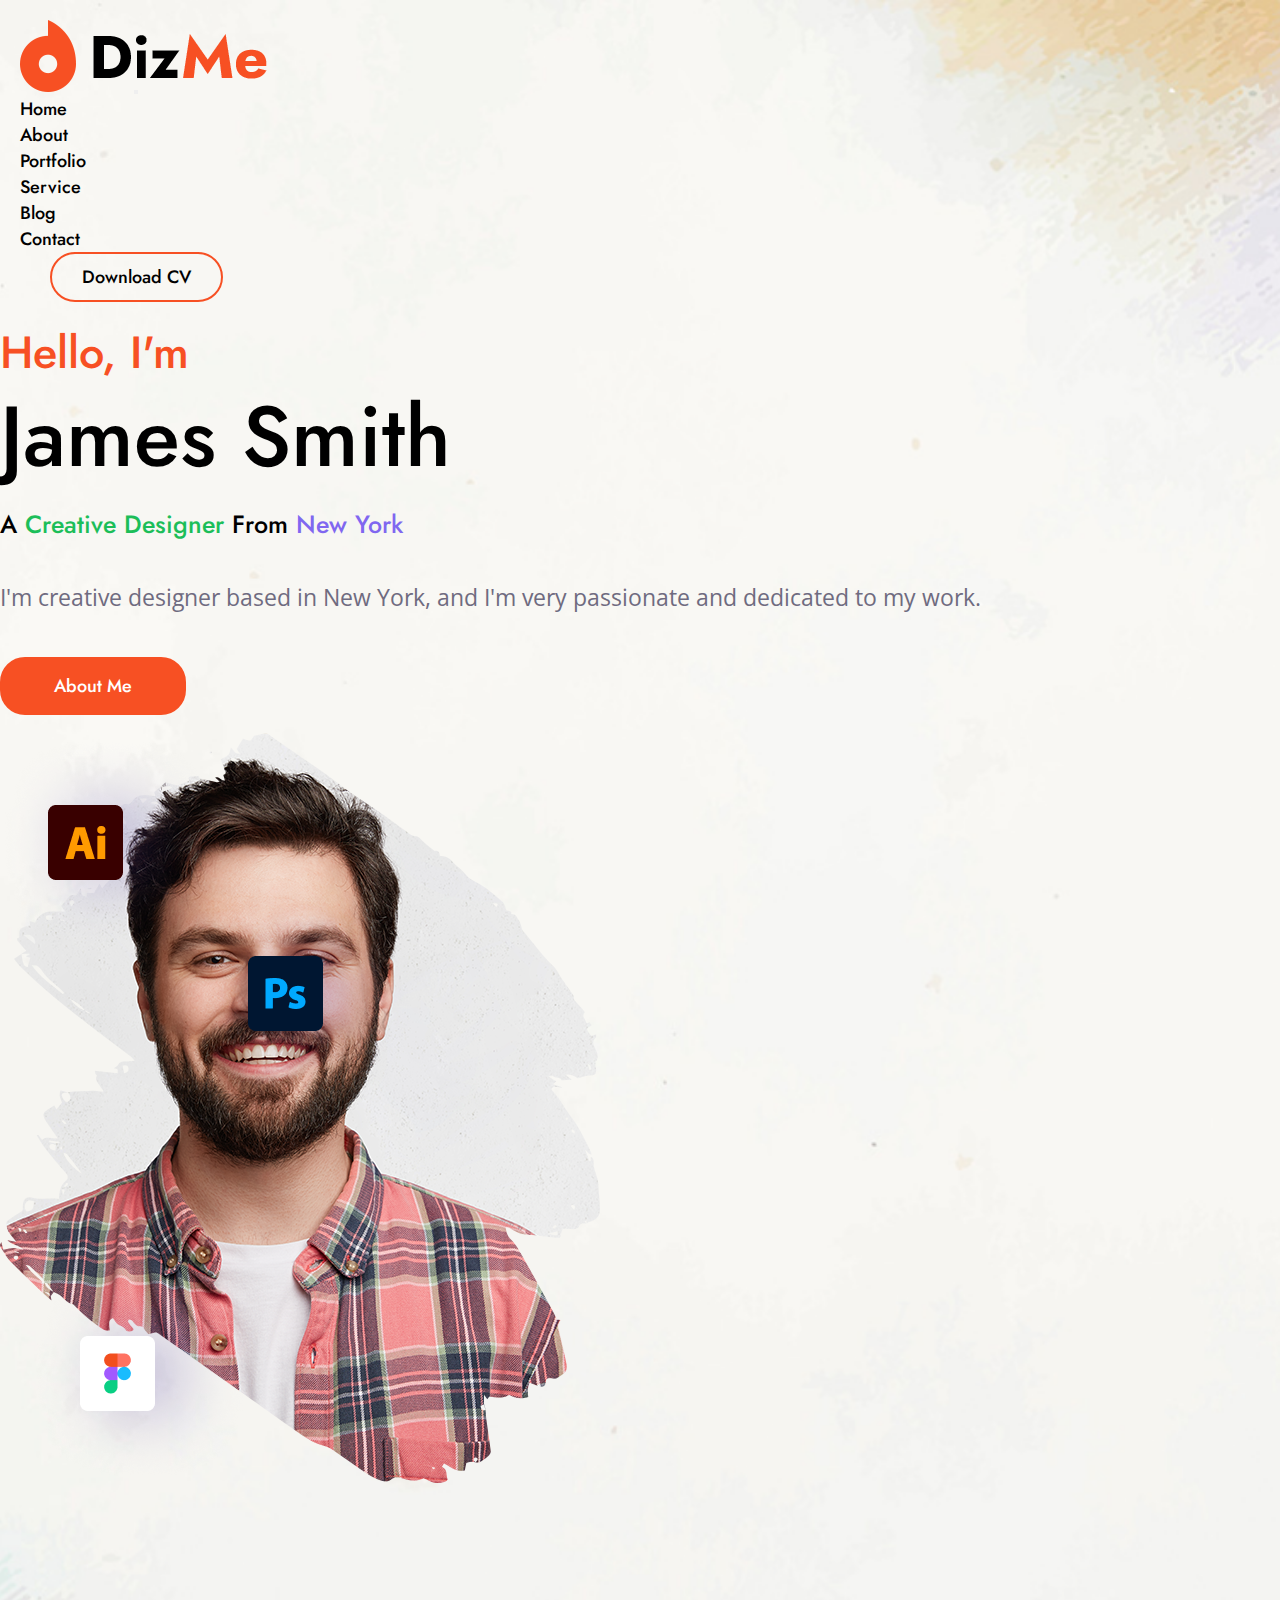
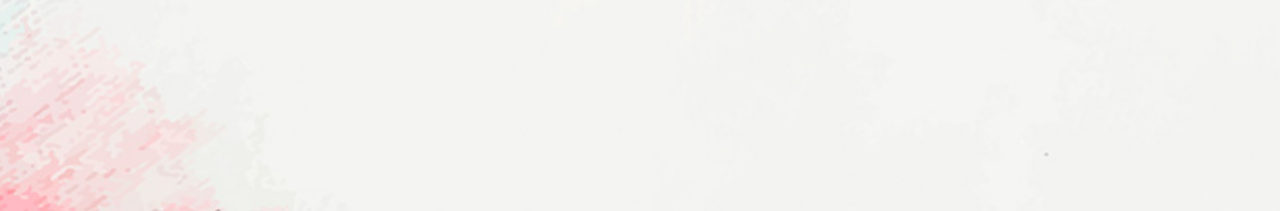
==== dizme.html @ 8d692e70 "Real" ====
<!DOCTYPE html>
<html lang="en">

<head>
    <meta charset="UTF-8">
    <meta http-equiv="X-UA-Compatible" content="IE=edge">
    <meta name="viewport" content="width=device-width, initial-scale=1.0">
    <title>dizme</title>
    <!-- Fontawesome CDN start -->
    <link rel="stylesheet" href="https://cdnjs.cloudflare.com/ajax/libs/font-awesome/6.4.0/css/all.min.css"
        integrity="sha512-iecdLmaskl7CVkqkXNQ/ZH/XLlvWZOJyj7Yy7tcenmpD1ypASozpmT/E0iPtmFIB46ZmdtAc9eNBvH0H/ZpiBw=="
        crossorigin="anonymous" referrerpolicy="no-referrer" />
    <!-- Fontawesome CDN end -->
    <!-- Jost font start -->
    <link rel="preconnect" href="https://fonts.googleapis.com">
    <link rel="preconnect" href="https://fonts.gstatic.com" crossorigin>
    <link href="https://fonts.googleapis.com/css2?family=Jost:wght@100;200;300;400;500;600;700;800;900&display=swap"
        rel="stylesheet">
    <!-- Jost font end -->
    <!-- Open sens font start -->
    <link rel="preconnect" href="https://fonts.googleapis.com">
    <link rel="preconnect" href="https://fonts.gstatic.com" crossorigin>
    <link href="https://fonts.googleapis.com/css2?family=Open+Sans:wght@300;400;500;600;700;800&display=swap"
        rel="stylesheet">
    <!-- Open sens font end -->
    <!-- Bootstrap CSS CDN file start -->
    <link href="https://cdn.jsdelivr.net/npm/bootstrap@5.3.0-alpha2/dist/css/bootstrap.min.css" rel="stylesheet"
        integrity="sha384-aFq/bzH65dt+w6FI2ooMVUpc+21e0SRygnTpmBvdBgSdnuTN7QbdgL+OapgHtvPp" crossorigin="anonymous">
    <!-- Bootstrap CSS CDN file end -->
    <!-- Dizme CSS start -->
    <link rel="stylesheet" href="css/dizme.css">
    <!-- Dizme CSS end -->
</head>

<body>
    <!-- Nav bar start -->
    <nav class="navbar navbar-expand-lg py-0 main_manu">
        <div class="container px-0">
            <a class="navbar-brand manu_logo" class="img-fluid w-100" href="#">
                <img src="images/dizme/logo.png" alt="logo">
            </a>
            <button class="navbar-toggler" type="button" data-bs-toggle="collapse"
                data-bs-target="#navbarSupportedContent" aria-controls="navbarSupportedContent" aria-expanded="false"
                aria-label="Toggle navigation">
                <span class="navbar-toggler-icon"></span>
            </button>
            <div class="collapse navbar-collapse" id="navbarSupportedContent">
                <ul class="navbar-nav ms-auto mb-2 mb-lg-0">
                    <li class="nav-item">
                        <a class="nav-link active" aria-current="page" href="#">Home</a>
                    </li>
                    <li class="nav-item">
                        <a class="nav-link active" aria-current="page" href="#">About</a>
                    </li>
                    <li class="nav-item">
                        <a class="nav-link active" aria-current="page" href="#">Portfolio</a>
                    </li>
                    <li class="nav-item">
                        <a class="nav-link active" aria-current="page" href="#">Service</a>
                    </li>
                    <li class="nav-item">
                        <a class="nav-link active" aria-current="page" href="#">Blog</a>
                    </li>
                    <li class="nav-item">
                        <a class="nav-link active" aria-current="page" href="#">Contact</a>
                    </li>
                </ul>
                <div class="manu_btn">
                    <a href="#">Download CV</a>
                </div>
            </div>
        </div>
    </nav>
    <!-- Nav bar end -->
    <!-- Banner part start -->
    <section id="banner" style="background: url(images/dizme/banner.png) no-repeat center; background-size: cover;">
        <div class="container">
            <div class="row">
                <div class="col-lg-6">
                    <div class="banner_info">
                        <h2>Hello, I'm</h2>
                        <h1>James Smith</h1>
                        <h3>A <span>Creative Designer</span> From <span id="spn1">New York</span></h3>
                        <p>I'm creative designer based in New York, and I'm very passionate and dedicated to my work.
                        </p>
                        <div class="banner_btn">
                            <a href="#">About Me</a>
                        </div>
                        <div id="links">
                            <a href="#"><i class="fab fa-facebook-f"></i></a>
                            <a href="#"><i class="fab fa-twitter"></i></a>
                            <a href="#"><i class="fab fa-linkedin-in"></i></a>
                            <a href="#"><i class="fab fa-behance"></i></a>
                        </div>
                    </div>
                </div>
                <div class="col-lg-6">
                    <div class="banner_img">
                        <img src="images/dizme/banner-pic.png" class="img-fluid" alt="banner-pic">
                        <div class="banner_icon_1" class="img-fluid">
                            <img src="images/dizme/banner-icon-1.png" alt="icon">
                        </div>
                        <div class="banner_icon_2" class="img-fluid">
                            <img src="images/dizme/banner-icon-2.png" alt="icon">
                        </div>
                        <div class="banner_icon_3" class="img-fluid">
                            <img src="images/dizme/banner-icon-3.png" alt="icon">
                        </div>
                    </div>
                </div>
            </div>
        </div>
    </section>
    <!-- Banner part end -->

    <!-- Bootstrap JS CDN file start -->
    <script src="https://cdn.jsdelivr.net/npm/bootstrap@5.3.0-alpha2/dist/js/bootstrap.bundle.min.js"
        integrity="sha384-qKXV1j0HvMUeCBQ+QVp7JcfGl760yU08IQ+GpUo5hlbpg51QRiuqHAJz8+BrxE/N" crossorigin="anonymous">
    </script>
    <!-- Bootstrap JS CDN file end -->
    <!-- Dizme JS file start -->
    <script src="js/dizme.js"></script>
    <!-- Dizme JS file end -->
</body>

</html>
---- css/dizme.css ----
/* CSS variables part start */
:root {
    --jost_font: 'Jost', sans-serif;
    --open_sens_font: 'Open Sans', sans-serif;
    --red_color: #F75023;
    --green_color: #1CBE59;
    --purple_color: #8067F0;
    --white_color: #FFFFFF;
    --allh_black_color: #000000;
    --allp_black_color: #6F6B80;

}

/* CSS variables part end */
/* Common CSS part start */
* {
    padding: 0;
    margin: 0;
    outline: 0;
    box-sizing: border-box;
}

a {
    text-decoration: none;
    display: inline-block;
}

p,
a,
ul,
ol,
h1,
h2,
h3,
h4,
h5,
h6 {
    padding: 0;
    margin: 0;
}

ul,
ol,
li {
    list-style: none;
}
/* Common CSS part end */
/* Nav bar part start */
.main_manu{
    padding: 20px !important;
    position: absolute;
    top: 0;
    left: 0;
    width: 100%;
}
.main_manu ul{
    gap: 22px;
}
.main_manu ul li a{
    color: var(--allh_black_color);
    font-size: 18px;
    font-weight: 500;
    font-family: var(--jost_font);
}
.manu_logo{
    width: 110px;
}
.manu_btn a{
    color: var(--allh_black_color);
    font-size: 18px;
    font-weight: 500;
    font-family: var(--jost_font);
    padding: 10px 30px;
    border: 2px solid var(--red_color);
    border-radius: 25px;
    -webkit-border-radius: 25px;
    -moz-border-radius: 25px;
    -ms-border-radius: 25px;
    -o-border-radius: 25px;
    position: relative;
    margin-left: 30px;
    z-index: 2;
}
.manu_btn a::after{
    content: "";
    width: 100%;
    height: 0%;
    background: var(--red_color);
    border-radius: 25px;
    -webkit-border-radius: 25px;
    -moz-border-radius: 25px;
    -ms-border-radius: 25px;
    -o-border-radius: 25px;
    position: absolute;
    left: 0;
    bottom: 0;
    transition: all linear .2s;
    -webkit-transition: all linear .2s;
    -moz-transition: all linear .2s;
    -ms-transition: all linear .2s;
    -o-transition: all linear .2s;
    z-index: -1;
}
.manu_btn a:hover:after{
    height: 100%;
    z-index: -2;
}
.manu_btn a:hover{
    color: var(--white_color);
}
/* Nav bar part end */
/* Banner part start */
#banner{
    padding: 324px 0;
}
.banner_info{}
.banner_info h2{
    color: var(--red_color);
    font-size: 45px;
    line-height: 58px;
    font-weight: 500;
    font-family: var(--jost_font);
}
.banner_info h1{
    color: var(--allh_black_color);
    font-size: 85px;
    line-height: 110px;
    font-weight: 500;
    font-family: var(--jost_font);
}
.banner_info h3{
    color: var(--allh_black_color);
    font-size: 25px;
    line-height: 40px;
    font-weight: 500;
    font-family: var(--jost_font);
    margin: 12px 0 36px 0;
}
.banner_info h3 span{
    color: var(--green_color);
}
.banner_info h3 span#spn1{
    color: var(--purple_color);
}
.banner_info p{
    color: var(--allp_black_color);
    font-size: 23px;
    line-height: 34px;
    font-weight: 400;
    font-family: var(--open_sens_font);
}
.banner_info .banner_btn a{
    color: var(--white_color);
    font-size: 18px;
    font-weight: 500;
    font-family: var(--jost_font);
    padding: 14px 52px;
    border: 2px solid var(--red_color);
    border-radius: 25px;
    background: var(--red_color);
    margin-top: 43px;
}
.banner_info .banner_btn .links a{
    
}
.banner_img{
    width: 320px;
    position: relative;
}
.banner_icon_1{
    width: 50px;
    position: absolute;
    top: 0;
    left: 0;
    animation: anim_1 2s infinite alternate;
    -webkit-animation: anim_1 2s infinite alternate;
}
.banner_icon_2{
    width: 50px;
    position: absolute;
    top: 20%;
    right: 70px;
    animation: anim_1 2s infinite alternate;
    -webkit-animation: anim_1 2s infinite alternate;
}
.banner_icon_3{
    width: 50px;
    position: absolute;
    left: 10%;
    bottom: 0;
    animation: anim_1 2s infinite alternate;
    -webkit-animation: anim_1 2s infinite alternate;
}
@keyframes anim_1 {
    from{
        transform: translateY(0);
        -webkit-transform: translateY(0);
        -moz-transform: translateY(0);
        -ms-transform: translateY(0);
        -o-transform: translateY(0);
        }
    to{
        transform: translateY(30%);
        -webkit-transform: translateY(30%);
        -moz-transform: translateY(30%);
        -ms-transform: translateY(30%);
        -o-transform: translateY(30%);
}
}
/* @keyframes anim_2 {
    from{
        transform: translateY(10%);
        -webkit-transform: translateY(10%);
        -moz-transform: translateY(10%);
        -ms-transform: translateY(10%);
        -o-transform: translateY(10%);
}
    to{
        transform: translateY(40%);
        -webkit-transform: translateY(40%);
        -moz-transform: translateY(40%);
        -ms-transform: translateY(40%);
        -o-transform: translateY(40%);
}
}
@keyframes anim_3 {
    from{
        transform: translateY(0);
        -webkit-transform: translateY(0);
        -moz-transform: translateY(0);
        -ms-transform: translateY(0);
        -o-transform: translateY(0);
        }
    to{
        transform: translateY(30%);
        -webkit-transform: translateY(30%);
        -moz-transform: translateY(30%);
        -ms-transform: translateY(30%);
        -o-transform: translateY(30%);
}
} */
/* Banner part end */
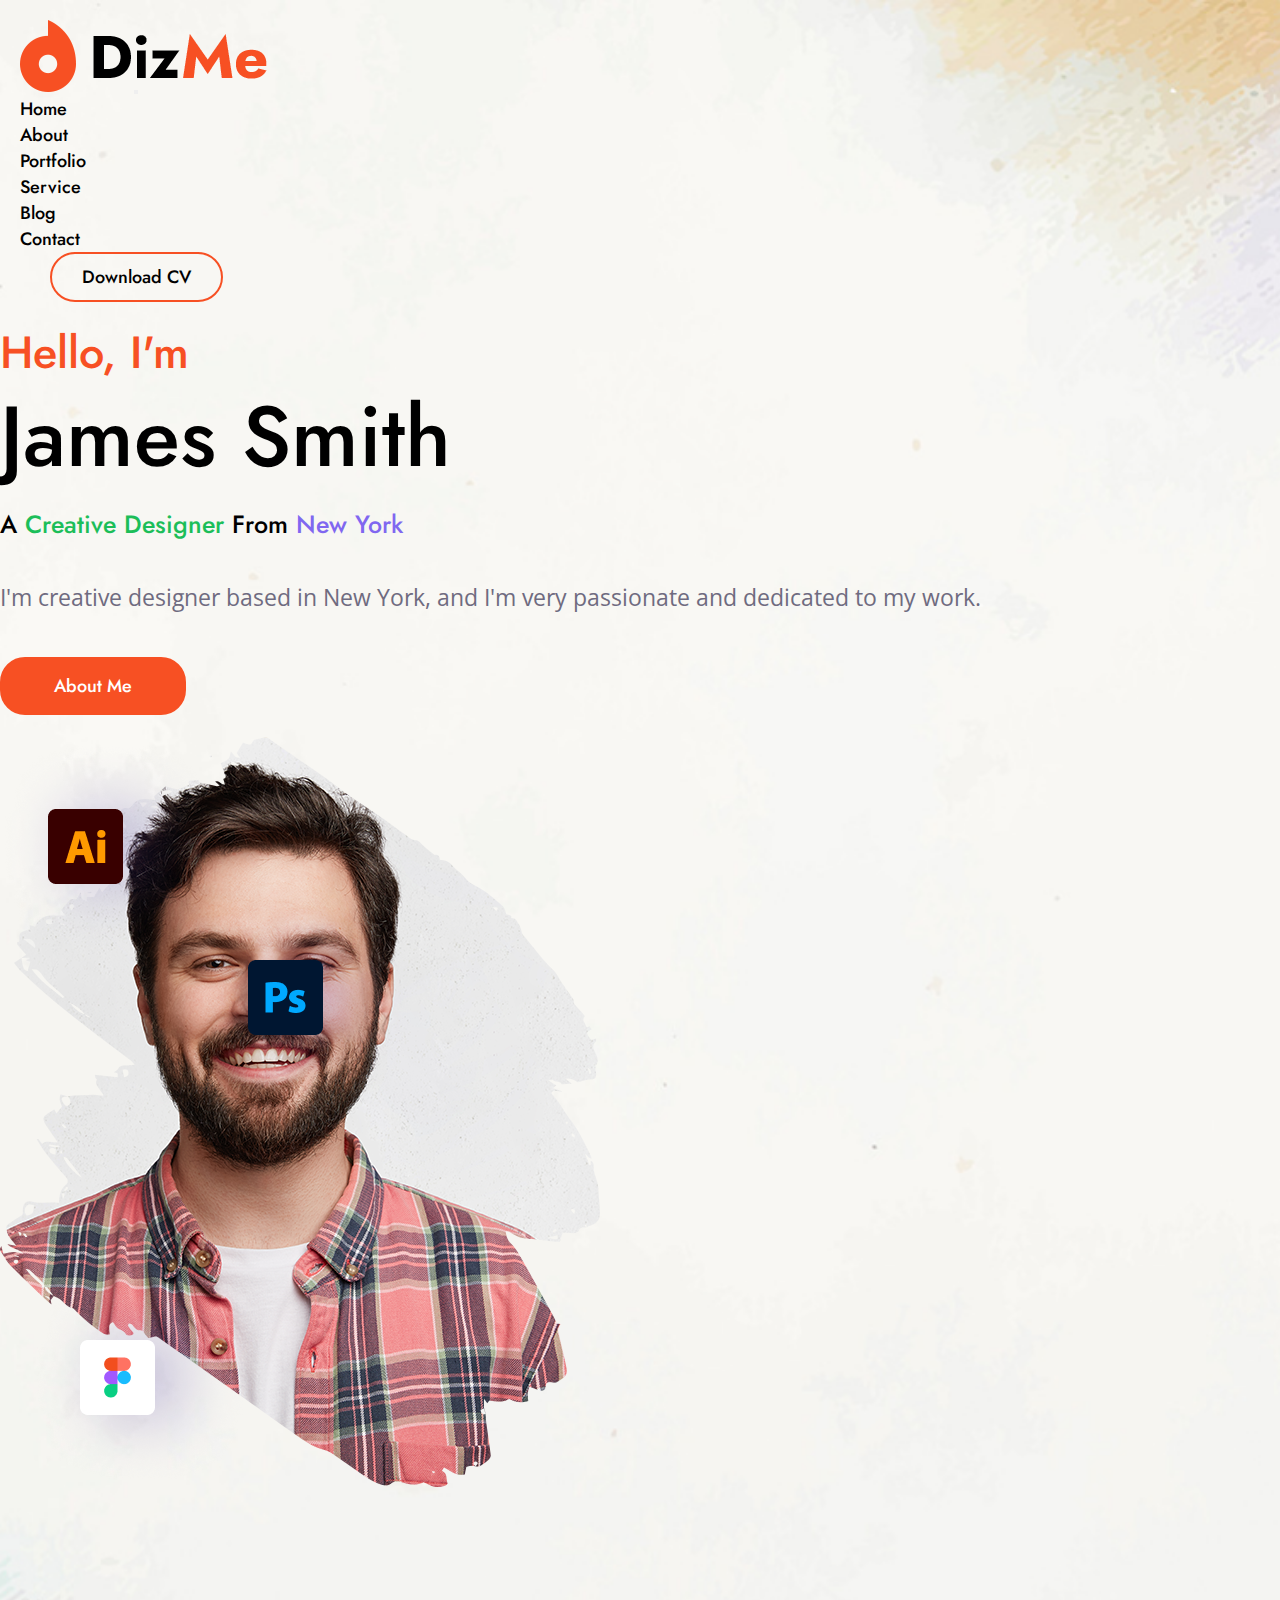
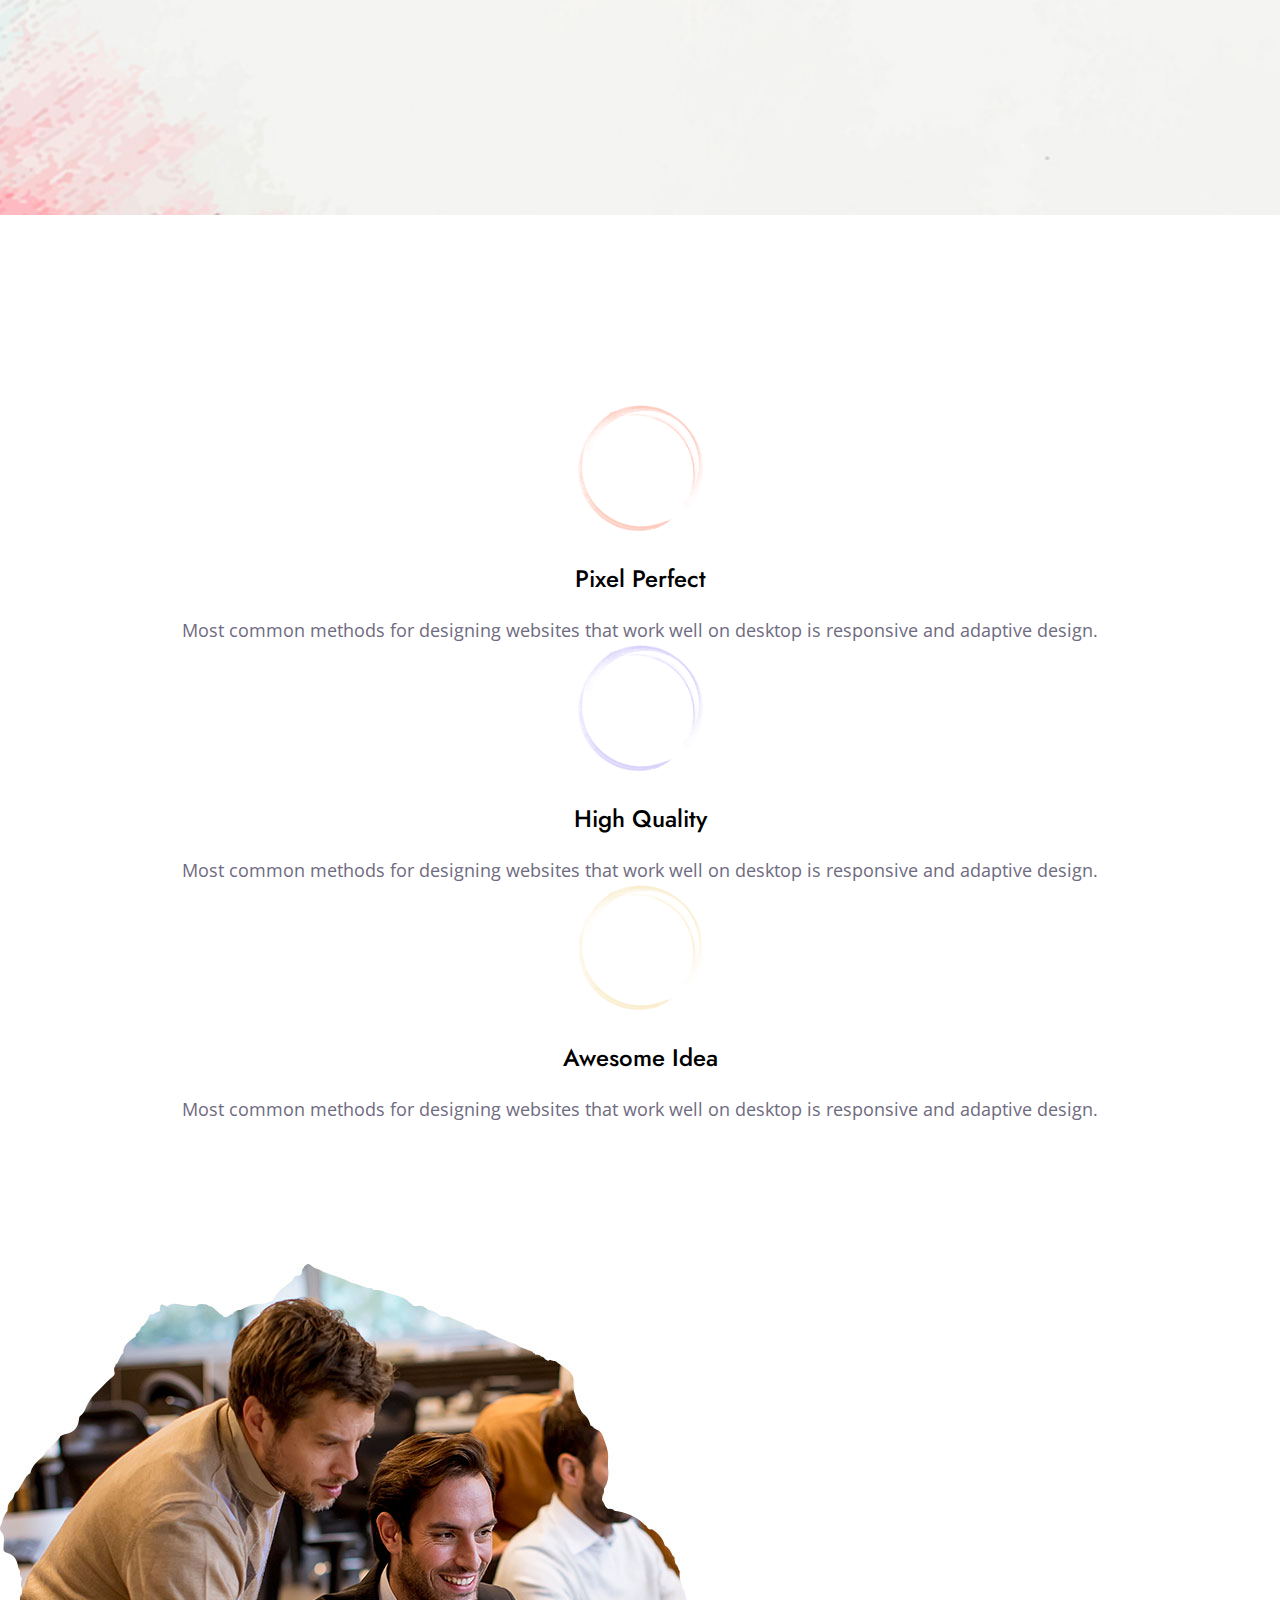
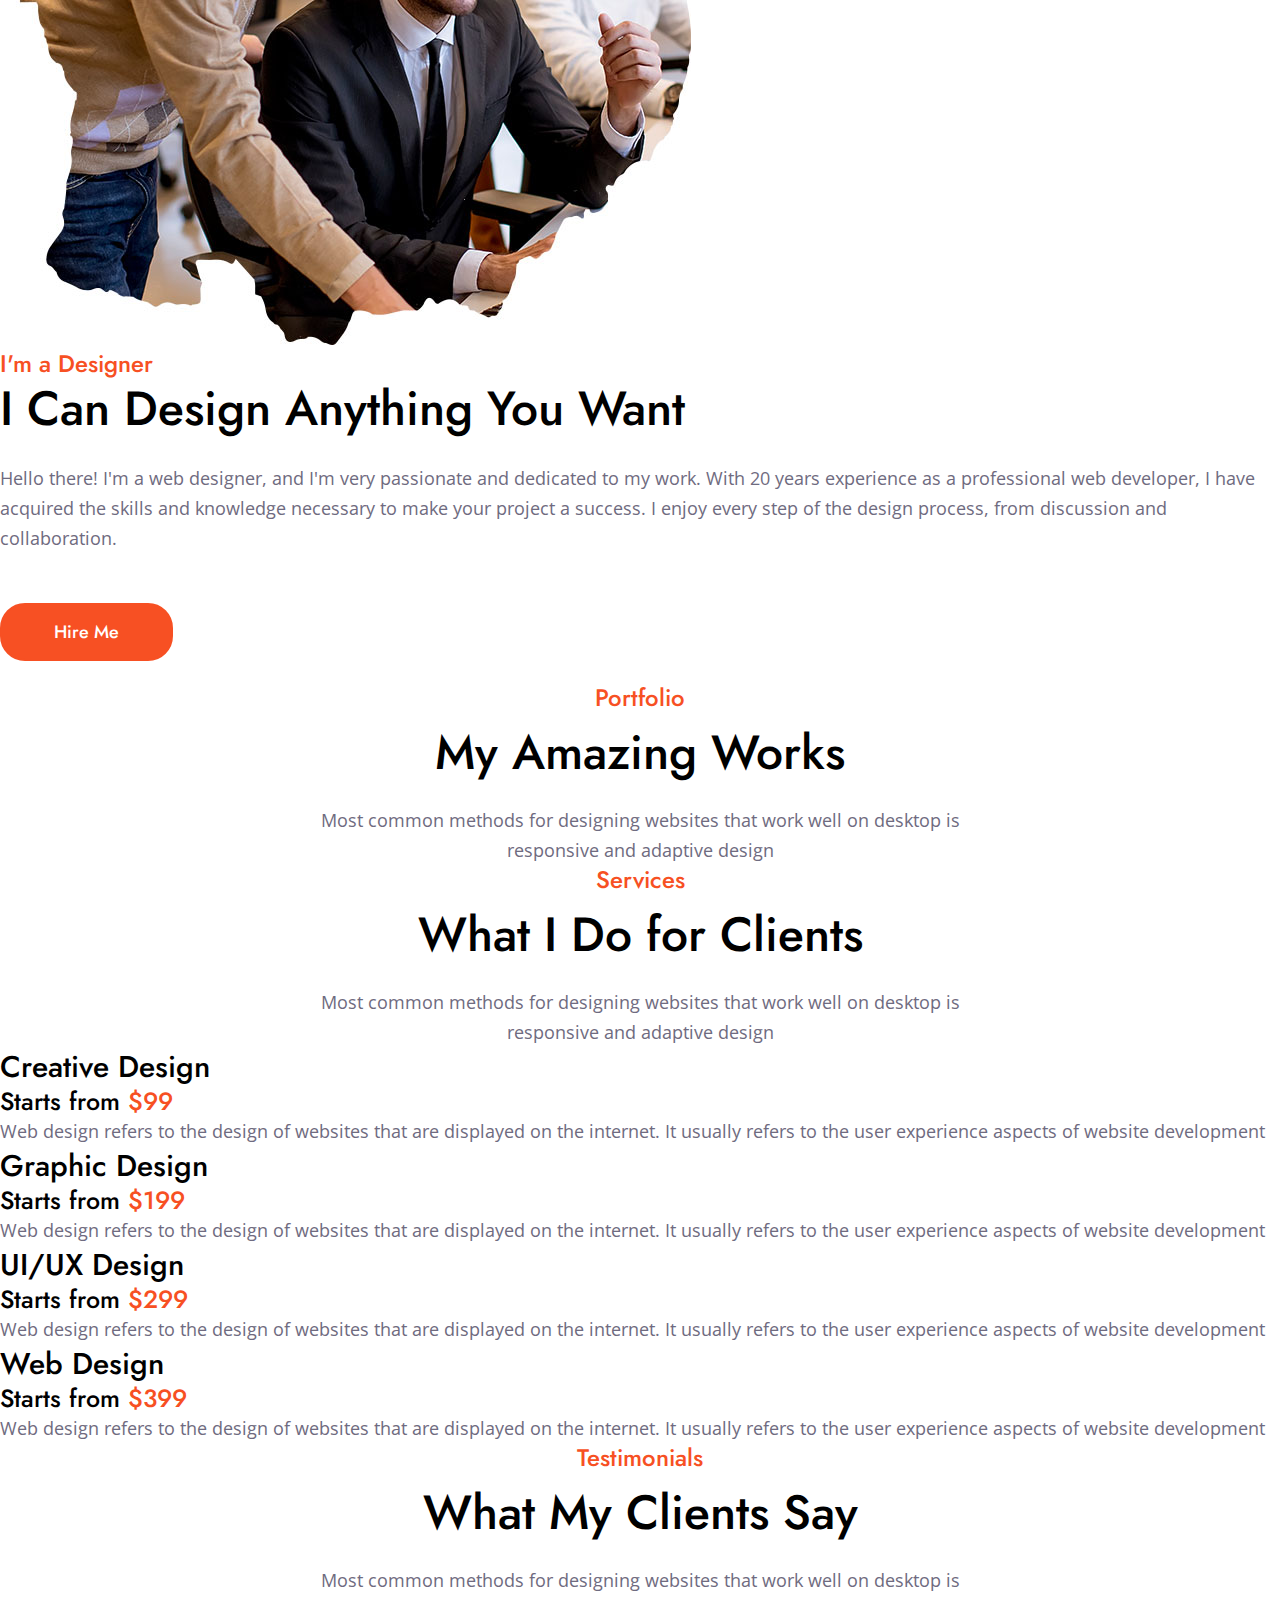
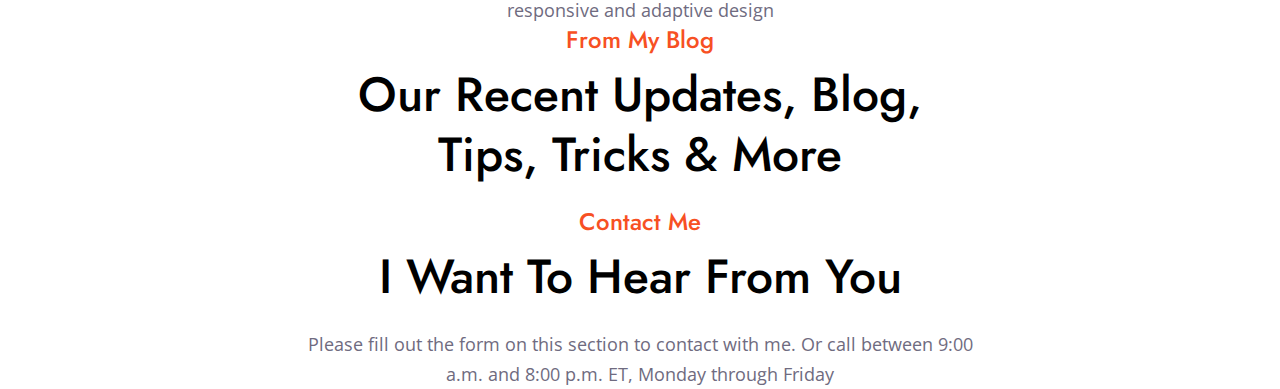
==== commit 6e3fdedc: "added" ====
--- a/dizme.html
+++ b/dizme.html
@@ -33,7 +33,7 @@
 </head>
 
 <body>
-    <!-- Nav bar start -->
+    <!-- Nav bar part start -->
     <nav class="navbar navbar-expand-lg py-0 main_manu">
         <div class="container px-0">
             <a class="navbar-brand manu_logo" class="img-fluid w-100" href="#">
@@ -71,7 +71,7 @@
             </div>
         </div>
     </nav>
-    <!-- Nav bar end -->
+    <!-- Nav bar part end -->
     <!-- Banner part start -->
     <section id="banner" style="background: url(images/dizme/banner.png) no-repeat center; background-size: cover;">
         <div class="container">
@@ -94,6 +94,7 @@
                         </div>
                     </div>
                 </div>
+
                 <div class="col-lg-6">
                     <div class="banner_img">
                         <img src="images/dizme/banner-pic.png" class="img-fluid" alt="banner-pic">
@@ -112,7 +113,216 @@
         </div>
     </section>
     <!-- Banner part end -->
-
+    <!-- pha = pixel, high and awesome part start -->
+    <section id="pha">
+        <div class="container">
+            <div class="row">
+                <div class="col-lg-4">
+                    <div class="pha_items">
+                        <div class="pha_img">
+                            <img src="images/dizme/pha-p.png" class="img-fluid" alt="circle pic">
+                        </div>
+                        <div class="pha_text">
+                            <h4>Pixel Perfect</h4>
+                            <p>Most common methods for designing websites that work well on desktop is responsive and adaptive design.</p>
+                        </div>
+                    </div>
+                </div>
+                <div class="col-lg-4">
+                    <div class="pha_items">
+                        <div class="pha_img">
+                            <img src="images/dizme/pha-q.png" class="img-fluid" alt="circle pic">
+                        </div>
+                        <div class="pha_text">
+                            <h4>High Quality</h4>
+                            <p>Most common methods for designing websites that work well on desktop is responsive and adaptive design.</p>
+                        </div>
+                    </div>
+                </div>
+                <div class="col-lg-4">
+                    <div class="pha_items">
+                        <div class="pha_img">
+                            <img src="images/dizme/pha-i.png" class="img-fluid" alt="circle pic">
+                        </div>
+                        <div class="pha_text">
+                            <h4>Awesome Idea</h4>
+                            <p>Most common methods for designing websites that work well on desktop is responsive and adaptive design.</p>
+                        </div>
+                    </div>
+                </div>
+            </div>
+        </div>
+    </section>
+    <!-- pha = pixel, high and awesome part end -->
+    <!-- Designer part start -->
+    <section id="designer">
+        <div class="container">
+            <div class="row">
+                <div class="col-lg-6">
+                    <img src="images/dizme/designer-pic.jpg" class="img-fluid" alt="designer-pic">
+                </div>
+                <div class="col-lg-6">
+                    <div class="designer_info">
+                        <h3>I'm a Designer</h3>
+                        <h2>I Can Design Anything You Want</h2>
+                        <p>Hello there! I'm a web designer, and I'm very passionate and dedicated to my work. With 20 years experience as a professional web developer, I have acquired the skills and knowledge necessary to make your project a success. I enjoy every step of the design process, from discussion and collaboration.</p>
+                        <div class="designer_btn">
+                            <a href="#">Hire Me</a>
+                        </div>
+                    </div>
+                </div>
+            </div>
+        </div>
+    </section>
+    <!-- Designer part end -->
+    <!-- Portfolio or filter part start -->
+    <section id="portfolio">
+        <div class="container">
+            <div class="row">
+                <div class="col-lg-12">
+                    <div class="all_common_part">
+                        <h3>Portfolio</h3>
+                        <h2>My Amazing Works</h2>
+                        <p>Most common methods for designing websites that work well on desktop is <span>responsive and adaptive design</span></p>
+                    </div>
+                </div>
+            </div>
+    
+        <!-- <button type="button" data-filter="all">All</button>
+        <button type="button" data-filter=".youtube">YouTube</button>
+        <button type="button" data-filter=".vimeo">Vimeo</button>
+        <button type="button" data-filter=".soundcloud">Soundcloud</button>
+        <button type="button" data-filter=".popup">Popup</button>
+        <button type="button" data-filter=".detail">Detail</button>
+    
+        <div class="filter_plugin">
+            <div class="mix youtube" data-order="2">
+                <img src="images/dizme/youtube.png" alt="">
+            </div>
+            <div class="mix vimeo" data-order="3">
+                <img src="images/dizme/vimeo.png" alt="">
+            </div>
+            <div class="mix soundcloud" data-order="4">
+                <img src="images/dizme/soundcloud.png" alt="">
+            </div>
+            <div class="mix popup" data-order="4">
+                <img src="images/dizme/popup1.png" alt="">
+            </div>
+            <div class="mix popup" data-order="4">
+                <img src="images/dizme/popup2.png" alt="">
+            </div>
+            <div class="mix detail" data-order="4">
+                <img src="images/dizme/detail.png" alt="">
+            </div>
+        </div> -->
+        </div>
+    </section>
+    <!-- Portfolio or filter part end -->
+    <!-- Service part start -->
+    <section id="sevice">
+        <div class="container">
+            <div class="row">
+                <div class="col-lg-12">
+                    <div class="all_common_part">
+                        <h3>Services</h3>
+                        <h2>What I Do for Clients</h2>
+                        <p>Most common methods for designing websites that work well on desktop is <span>responsive and adaptive design</span></p>
+                    </div>
+                </div>
+            </div>
+
+            <div class="row">
+                <div class="col-lg-6">
+                    <div class="service_items">
+                        <h4>Creative Design</h4>
+                        <h5>Starts from <span>$99</span></h5>
+                        <p>Web design refers to the design of websites that are displayed on the internet. It usually refers to the user experience aspects of website development</p>
+                    </div>
+                </div>
+                <div class="col-lg-6">
+                    <div class="service_items">
+                        <h4>Graphic Design</h4>
+                        <h5>Starts from <span>$199</span></h5>
+                        <p>Web design refers to the design of websites that are displayed on the internet. It usually refers to the user experience aspects of website development</p>
+                    </div>
+                </div>
+            </div>
+            <div class="row">
+                <div class="col-lg-6">
+                    <div class="service_items">
+                        <h4>UI/UX Design</h4>
+                        <h5>Starts from <span>$299</span></h5>
+                        <p>Web design refers to the design of websites that are displayed on the internet. It usually refers to the user experience aspects of website development</p>
+                    </div>
+                </div>
+                <div class="col-lg-6">
+                    <div class="service_items">
+                        <h4>Web Design</h4>
+                        <h5>Starts from <span>$399</span></h5>
+                        <p>Web design refers to the design of websites that are displayed on the internet. It usually refers to the user experience aspects of website development</p>
+                    </div>
+                </div>
+            </div>
+        </div>
+    </section>
+    <!-- Service part end -->
+    <!-- Testimonial part start -->
+    <div class="container">
+        <div class="row">
+            <div class="col-lg-12">
+                <div class="all_common_part">
+                    <h3>Testimonials</h3>
+                    <h2>What My Clients Say</h2>
+                    <p>Most common methods for designing websites that work well on desktop is <span>responsive and adaptive design</span></p>
+                </div>
+            </div>
+        </div>
+    </div>
+    <!-- Testimonial part end -->
+    <!-- Blog part start -->
+    <div class="container">
+        <div class="row">
+            <div class="col-lg-12">
+                <div class="all_common_part">
+                    <h3>From My Blog</h3>
+                    <h2>Our Recent Updates, Blog, <span> Tips, Tricks & More</span></h2>
+                </div>
+            </div>
+        </div>
+    </div>
+    <!-- Blog part end -->
+    <!-- Blog part start -->
+    <section id="contact">
+        <div class="container">
+            <div class="row">
+                <div class="col-lg-12">
+                    <div class="all_common_part">
+                        <h3>Contact Me</h3>
+                        <h2>I Want To Hear From You</h2>
+                        <p>Please fill out the form on this section to contact with me. Or call between 9:00  <span>a.m. and 8:00 p.m. ET, Monday through Friday</span></p>
+                    </div>
+                </div>
+            </div>
+        </div>
+    </section>
+    <!-- Blog part end -->
+
+    <!-- Blog part start -->
+    <!-- Blog part end -->
+
+    <!-- Blog part start -->
+    <!-- Blog part end -->
+
+    <!-- Blog part start -->
+    <!-- Blog part end -->
+
+
+    <!-- mixitup JS file start -->
+    <script src="js/mixitup.min.js"></script>
+    <!-- mixitup JS file end -->
+    <!-- jQuery JS file start -->
+    <script src="js/jquery-1.12.4.min.js"></script>
+    <!-- jQuery JS file end -->
     <!-- Bootstrap JS CDN file start -->
     <script src="https://cdn.jsdelivr.net/npm/bootstrap@5.3.0-alpha2/dist/js/bootstrap.bundle.min.js"
         integrity="sha384-qKXV1j0HvMUeCBQ+QVp7JcfGl760yU08IQ+GpUo5hlbpg51QRiuqHAJz8+BrxE/N" crossorigin="anonymous">
--- a/css/dizme.css
+++ b/css/dizme.css
@@ -44,6 +44,34 @@
 li {
     list-style: none;
 }
+.all_common_part{
+    text-align: center;
+}
+.all_common_part h3{
+    color: var(--red_color);
+    font-size: 24px;
+    line-height: 30px;
+    font-weight: 500;
+    font-family: var(--jost_font);
+}
+.all_common_part h2{
+    color: var(--allh_black_color);
+    font-size: 48px;
+    line-height: 60px;
+    font-weight: 500;
+    font-family: var(--jost_font);
+    margin: 10px 0 22px 0;
+}
+.all_common_part p{
+    color: var(--allp_black_color);
+    font-size: 18px;
+    line-height: 30px;
+    font-weight: 400;
+    font-family: var(--open_sens_font);
+}
+.all_common_part p span{
+    display: block;
+}
 /* Common CSS part end */
 /* Nav bar part start */
 .main_manu{
@@ -159,6 +187,41 @@
     border-radius: 25px;
     background: var(--red_color);
     margin-top: 43px;
+    position: relative;
+    transition: all linear .3s;
+    -webkit-transition: all linear .3s;
+    -moz-transition: all linear .3s;
+    -ms-transition: all linear .3s;
+    -o-transition: all linear .3s;
+    overflow: hidden;
+}
+.banner_info .banner_btn a:hover{
+    color: var(--allh_black_color);
+    background: transparent;
+}
+.banner_info .banner_btn a::after{
+    content: "";
+    width: 100%;
+    height: 0%;
+    background: var(--red_color);
+    border-radius: 25px;
+    -webkit-border-radius: 25px;
+    -moz-border-radius: 25px;
+    -ms-border-radius: 25px;
+    -o-border-radius: 25px;
+    position: absolute;
+    left: 0;
+    bottom: 0;
+    transition: all linear .2s;
+    -webkit-transition: all linear .2s;
+    -moz-transition: all linear .2s;
+    -ms-transition: all linear .2s;
+    -o-transition: all linear .2s;
+    z-index: -2;
+}
+.banner_info .banner_btn a:hover:after{
+    height: 100%;
+    z-index: -2;
 }
 .banner_info .banner_btn .links a{
     
@@ -239,4 +302,127 @@
         -o-transform: translateY(30%);
 }
 } */
-/* Banner part end */+/* Banner part end */
+/* pha = pixel, high and awesome part start */
+#pha{
+    padding: 190px 0 70px;
+    text-align: center;
+}
+.pha_items{}
+.pha_items .pha_img{}
+.pha_items .pha_img img{
+    width: 125px;
+}
+.pha_items .pha_text{}
+.pha_items .pha_text h4{
+    color: var(--allh_black_color);
+    font-size: 24px;
+    line-height: 31px;
+    font-weight: 500;
+    font-family: var(--jost_font);
+    margin: 28px 0 21px 0;
+}
+.pha_items .pha_text p{
+    color: var(--allp_black_color);
+    font-size: 18px;
+    line-height: 30px;
+    font-weight: 400;
+    font-family: var(--open_sens_font);
+}
+/* pha = pixel, high and awesome part end */
+/* Designer part start */
+#designer{
+    padding: 70px 0 22px;
+}
+.designer_info{}
+.designer_info h3{
+    color: var(--red_color);
+    font-size: 24px;
+    line-height: 30px;
+    font-weight: 500;
+    font-family: var(--jost_font);
+}
+.designer_info h2{
+    color: var(--allh_black_color);
+    font-size: 48px;
+    line-height: 60px;
+    font-weight: 500;
+    font-family: var(--jost_font);
+}
+.designer_info p{
+    color: var(--allp_black_color);
+    font-size: 18px;
+    line-height: 30px;
+    font-weight: 400;
+    font-family: var(--open_sens_font);
+    margin: 24px 0 50px 0;
+}
+.designer_info .designer_btn a{
+    color: var(--white_color);
+    font-size: 18px;
+    font-weight: 500;
+    font-family: var(--jost_font);
+    padding: 14px 52px;
+    border: 2px solid var(--red_color);
+    border-radius: 25px;
+    background: var(--red_color);
+}
+/* Designer part end */
+/* Portfolio or filter part start */
+#portfolio{}
+.filter_plugin img{
+    width: 423px;
+}
+/* Portfolio or filter part end */
+/* Service part start */
+#service{
+    /* margin: 178px 0 86px 0; */
+}
+.service_items{
+    /* width: 645px; */
+    /* padding-top: 86px; */
+}
+.service_items h4{
+    color: var(--allh_black_color);
+    font-size: 30px;
+    line-height: 39px;
+    font-weight: 500;
+    font-family: var(--jost_font);
+}
+.service_items h5{
+    color: var(--allh_black_color);
+    font-size: 25px;
+    line-height: 30px;
+    font-weight: 500;
+    font-family: var(--jost_font);
+}
+.service_items h5 span{
+    color: var(--red_color);
+}
+.service_items p{
+    color: var(--allp_black_color);
+    font-size: 18px;
+    line-height: 30px;
+    font-weight: 400;
+    font-family: var(--open_sens_font);
+}
+/* Service part end */
+/* Testimonial part start */
+
+/* Testimonial part end */
+
+
+/* Blog part start */
+.all_common_part h2 span{
+    display: block;
+}
+/* Blog part end */
+
+/* Testimonial part start */
+/* Testimonial part end */
+
+/* Testimonial part start */
+/* Testimonial part end */
+
+/* Testimonial part start */
+/* Testimonial part end */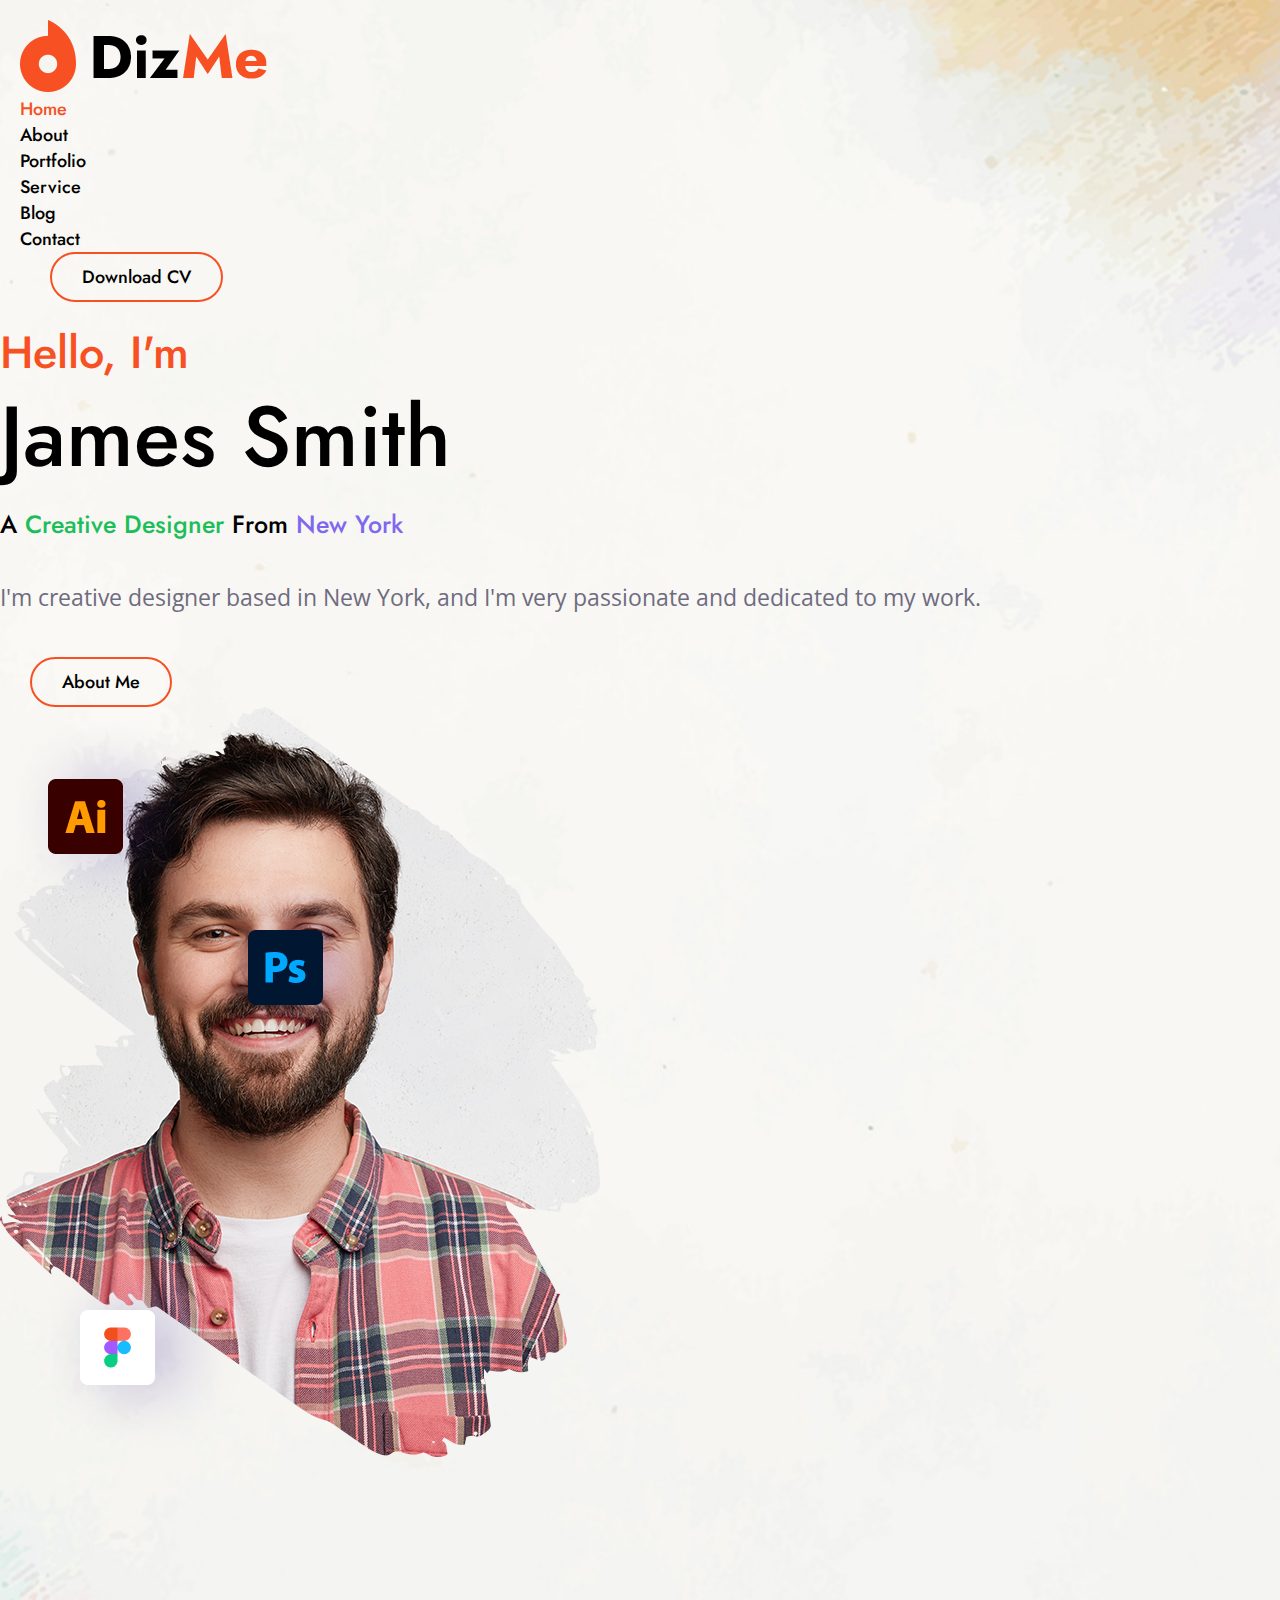
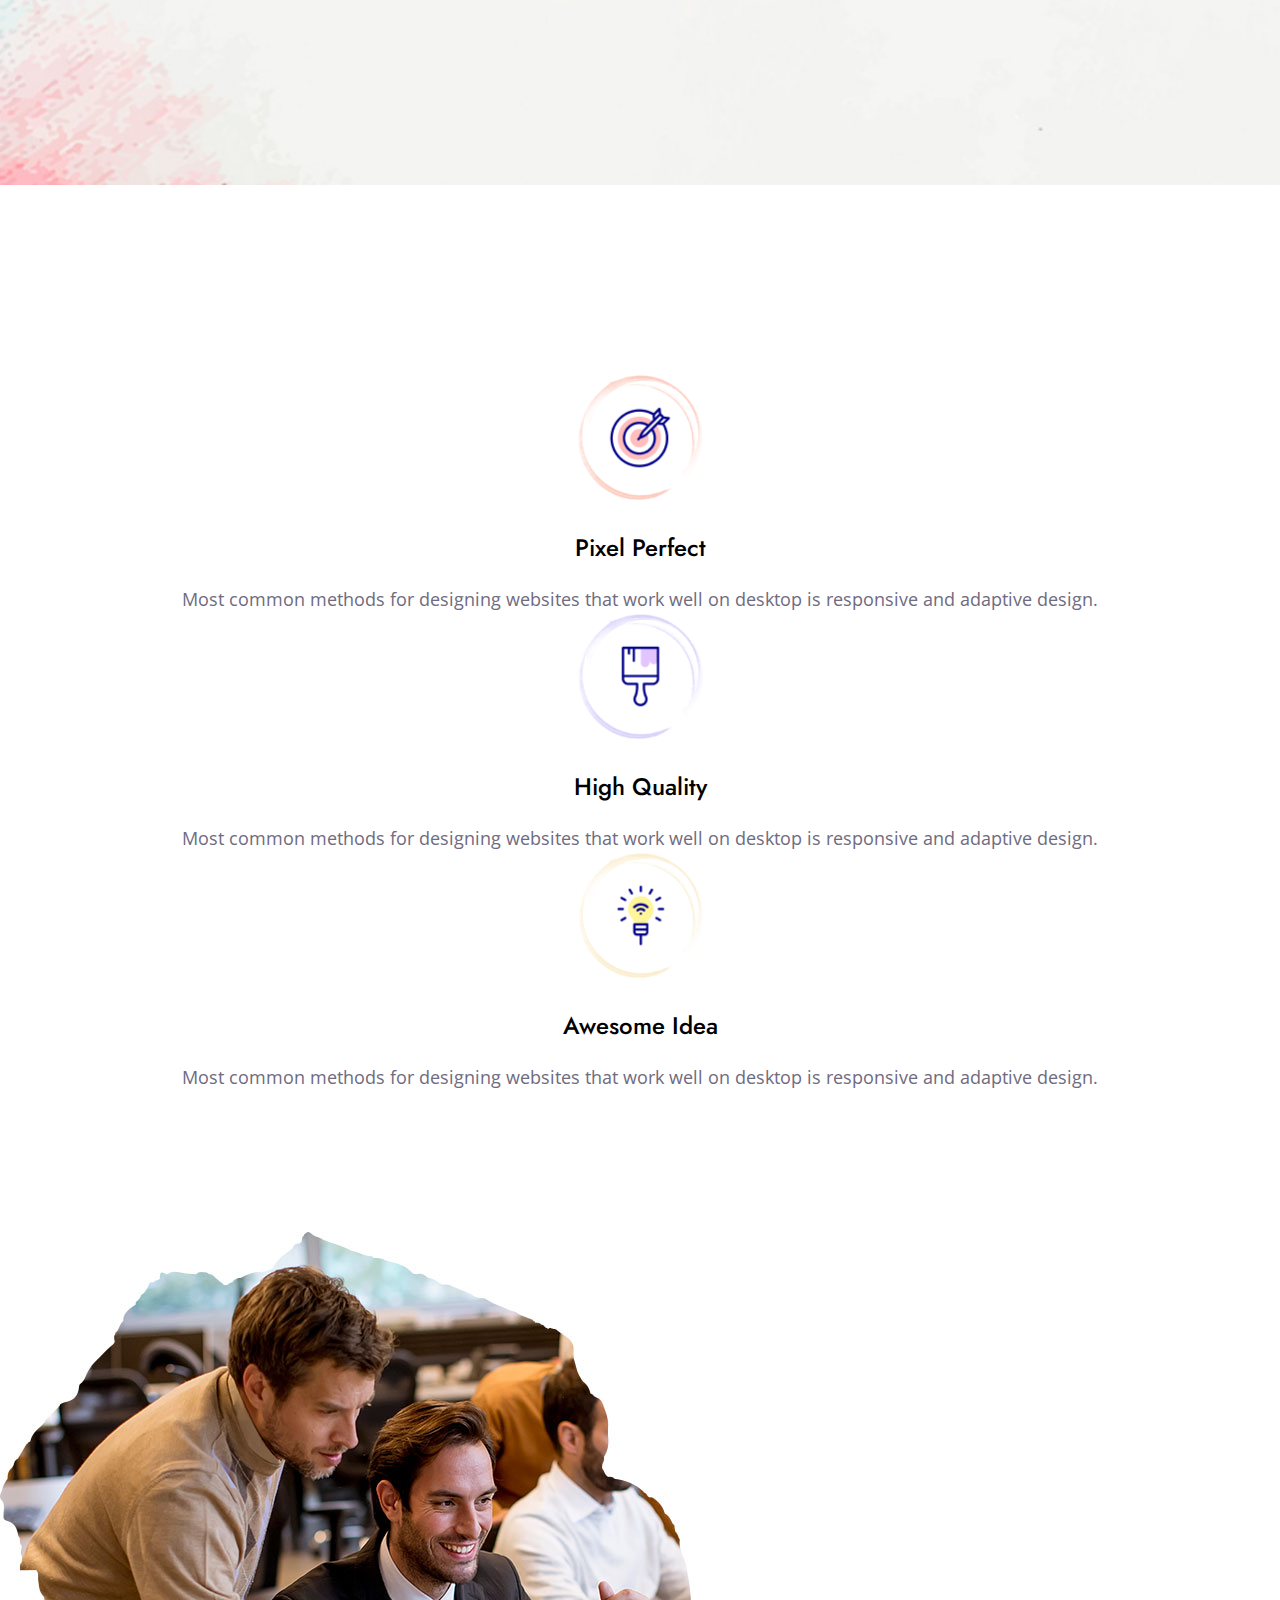
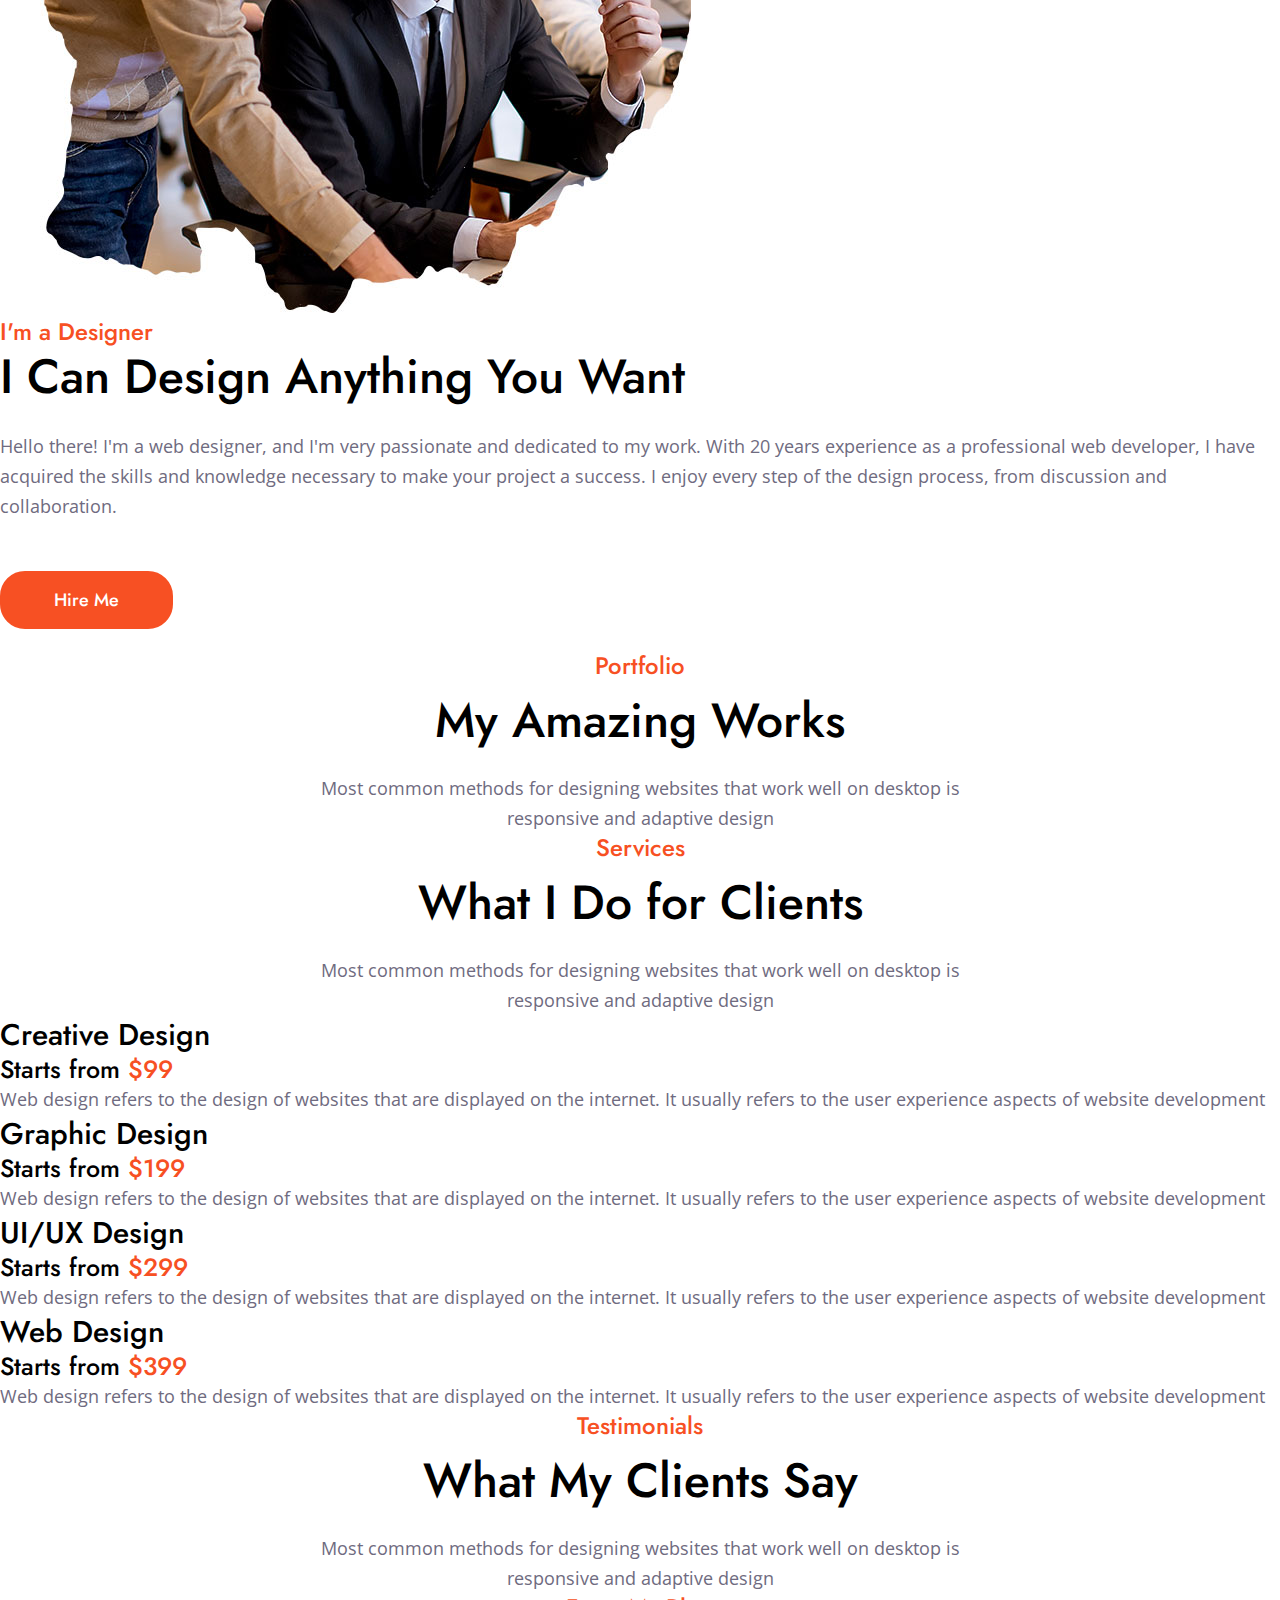
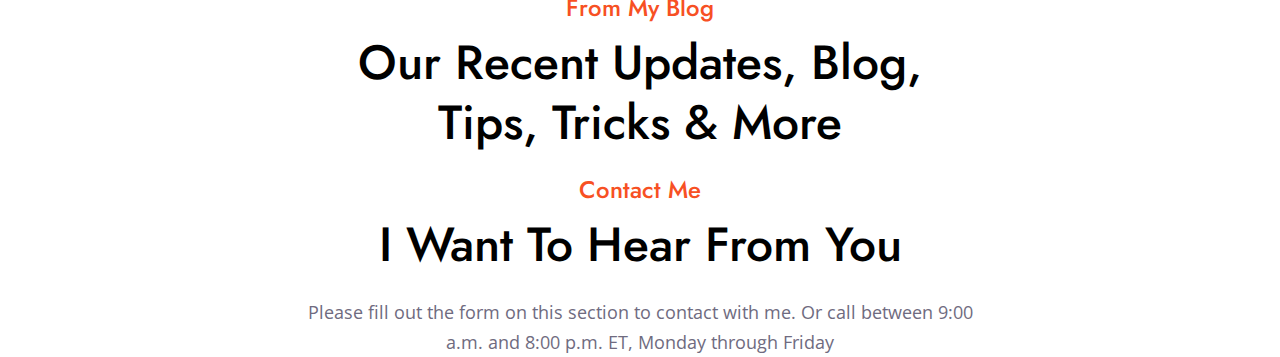
==== commit 0a489ee6: "2-4" ====
--- a/dizme.html
+++ b/dizme.html
@@ -36,8 +36,8 @@
     <!-- Nav bar part start -->
     <nav class="navbar navbar-expand-lg py-0 main_manu">
         <div class="container px-0">
-            <a class="navbar-brand manu_logo" class="img-fluid w-100" href="#">
-                <img src="images/dizme/logo.png" alt="logo">
+            <a class="navbar-brand manu_logo" href="#">
+                <img src="images/dizme/logo.png" class="img-fluid w-100" alt="logo">
             </a>
             <button class="navbar-toggler" type="button" data-bs-toggle="collapse"
                 data-bs-target="#navbarSupportedContent" aria-controls="navbarSupportedContent" aria-expanded="false"
@@ -47,7 +47,7 @@
             <div class="collapse navbar-collapse" id="navbarSupportedContent">
                 <ul class="navbar-nav ms-auto mb-2 mb-lg-0">
                     <li class="nav-item">
-                        <a class="nav-link active" aria-current="page" href="#">Home</a>
+                        <a class="nav-link active" id="aredt" aria-current="page" href="#">Home</a>
                     </li>
                     <li class="nav-item">
                         <a class="nav-link active" aria-current="page" href="#">About</a>
@@ -72,6 +72,7 @@
         </div>
     </nav>
     <!-- Nav bar part end -->
+
     <!-- Banner part start -->
     <section id="banner" style="background: url(images/dizme/banner.png) no-repeat center; background-size: cover;">
         <div class="container">
@@ -83,14 +84,16 @@
                         <h3>A <span>Creative Designer</span> From <span id="spn1">New York</span></h3>
                         <p>I'm creative designer based in New York, and I'm very passionate and dedicated to my work.
                         </p>
-                        <div class="banner_btn">
-                            <a href="#">About Me</a>
-                        </div>
-                        <div id="links">
-                            <a href="#"><i class="fab fa-facebook-f"></i></a>
-                            <a href="#"><i class="fab fa-twitter"></i></a>
-                            <a href="#"><i class="fab fa-linkedin-in"></i></a>
-                            <a href="#"><i class="fab fa-behance"></i></a>
+                        <div class="banner_btn_links">
+                            <div class="banner_btn">
+                                <a href="#">About Me</a>
+                            </div>
+                            <div id="links">
+                                <a href="#"><i class="fab fa-facebook-f"></i></a>
+                                <a href="#"><i class="fab fa-twitter"></i></a>
+                                <a href="#"><i class="fab fa-linkedin-in"></i></a>
+                                <a href="#"><i class="fab fa-behance"></i></a>
+                            </div>
                         </div>
                     </div>
                 </div>
@@ -113,6 +116,7 @@
         </div>
     </section>
     <!-- Banner part end -->
+
     <!-- pha = pixel, high and awesome part start -->
     <section id="pha">
         <div class="container">
@@ -120,7 +124,7 @@
                 <div class="col-lg-4">
                     <div class="pha_items">
                         <div class="pha_img">
-                            <img src="images/dizme/pha-p.png" class="img-fluid" alt="circle pic">
+                            <img src="images/dizme/pha-1.png" class="img-fluid" alt="circle pic">
                         </div>
                         <div class="pha_text">
                             <h4>Pixel Perfect</h4>
@@ -131,7 +135,7 @@
                 <div class="col-lg-4">
                     <div class="pha_items">
                         <div class="pha_img">
-                            <img src="images/dizme/pha-q.png" class="img-fluid" alt="circle pic">
+                            <img src="images/dizme/pha-2.png" class="img-fluid" alt="circle pic">
                         </div>
                         <div class="pha_text">
                             <h4>High Quality</h4>
@@ -142,7 +146,7 @@
                 <div class="col-lg-4">
                     <div class="pha_items">
                         <div class="pha_img">
-                            <img src="images/dizme/pha-i.png" class="img-fluid" alt="circle pic">
+                            <img src="images/dizme/pha-3.png" class="img-fluid" alt="circle pic">
                         </div>
                         <div class="pha_text">
                             <h4>Awesome Idea</h4>
--- a/css/dizme.css
+++ b/css/dizme.css
@@ -72,7 +72,11 @@
 .all_common_part p span{
     display: block;
 }
+#aredt{
+    color: var(--red_color);
+}
 /* Common CSS part end */
+
 /* Nav bar part start */
 .main_manu{
     padding: 20px !important;
@@ -177,29 +181,29 @@
     font-weight: 400;
     font-family: var(--open_sens_font);
 }
-.banner_info .banner_btn a{
-    color: var(--white_color);
-    font-size: 18px;
-    font-weight: 500;
-    font-family: var(--jost_font);
-    padding: 14px 52px;
+.banner_btn_links{
+    display: flex;
+    gap: 30px;
+    align-items: center;
+    margin-top: 43px;
+}
+.banner_info .banner_btn_links .banner_btn a{
+    color: var(--allh_black_color);
+    font-size: 18px;
+    font-weight: 500;
+    font-family: var(--jost_font);
+    padding: 10px 30px;
     border: 2px solid var(--red_color);
     border-radius: 25px;
-    background: var(--red_color);
-    margin-top: 43px;
+    -webkit-border-radius: 25px;
+    -moz-border-radius: 25px;
+    -ms-border-radius: 25px;
+    -o-border-radius: 25px;
     position: relative;
-    transition: all linear .3s;
-    -webkit-transition: all linear .3s;
-    -moz-transition: all linear .3s;
-    -ms-transition: all linear .3s;
-    -o-transition: all linear .3s;
-    overflow: hidden;
-}
-.banner_info .banner_btn a:hover{
-    color: var(--allh_black_color);
-    background: transparent;
-}
-.banner_info .banner_btn a::after{
+    margin-left: 30px;
+    z-index: 2;
+}
+.banner_info .banner_btn_links .banner_btn a::after{
     content: "";
     width: 100%;
     height: 0%;
@@ -217,14 +221,18 @@
     -moz-transition: all linear .2s;
     -ms-transition: all linear .2s;
     -o-transition: all linear .2s;
-    z-index: -2;
-}
-.banner_info .banner_btn a:hover:after{
+    z-index: -1;
+}
+.banner_info .banner_btn_links .banner_btn a:hover:after{
     height: 100%;
     z-index: -2;
 }
-.banner_info .banner_btn .links a{
-    
+.banner_info .banner_btn_links .banner_btn a:hover{
+    color: var(--white_color);
+}
+.banner_info .banner_btn_links .links a{
+    color: var(--allh_black_color);
+    gap: 16px;
 }
 .banner_img{
     width: 320px;
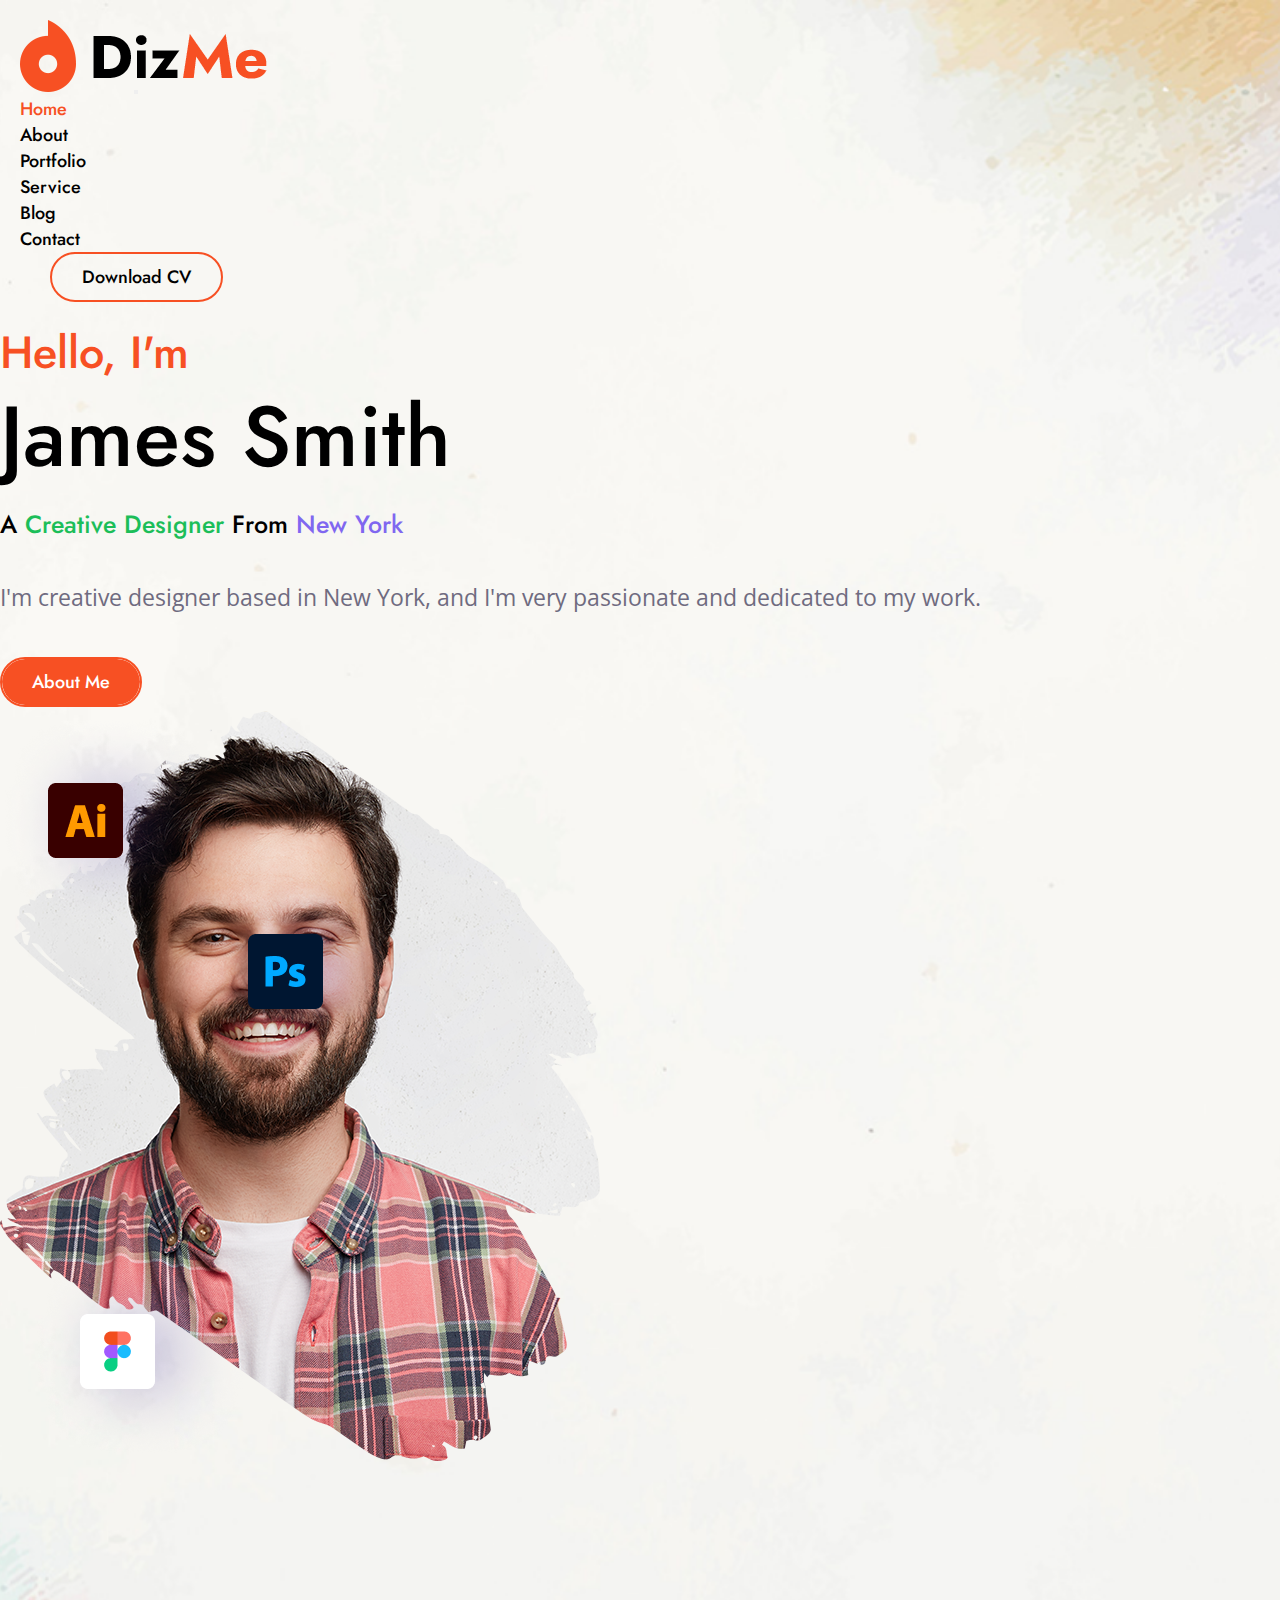
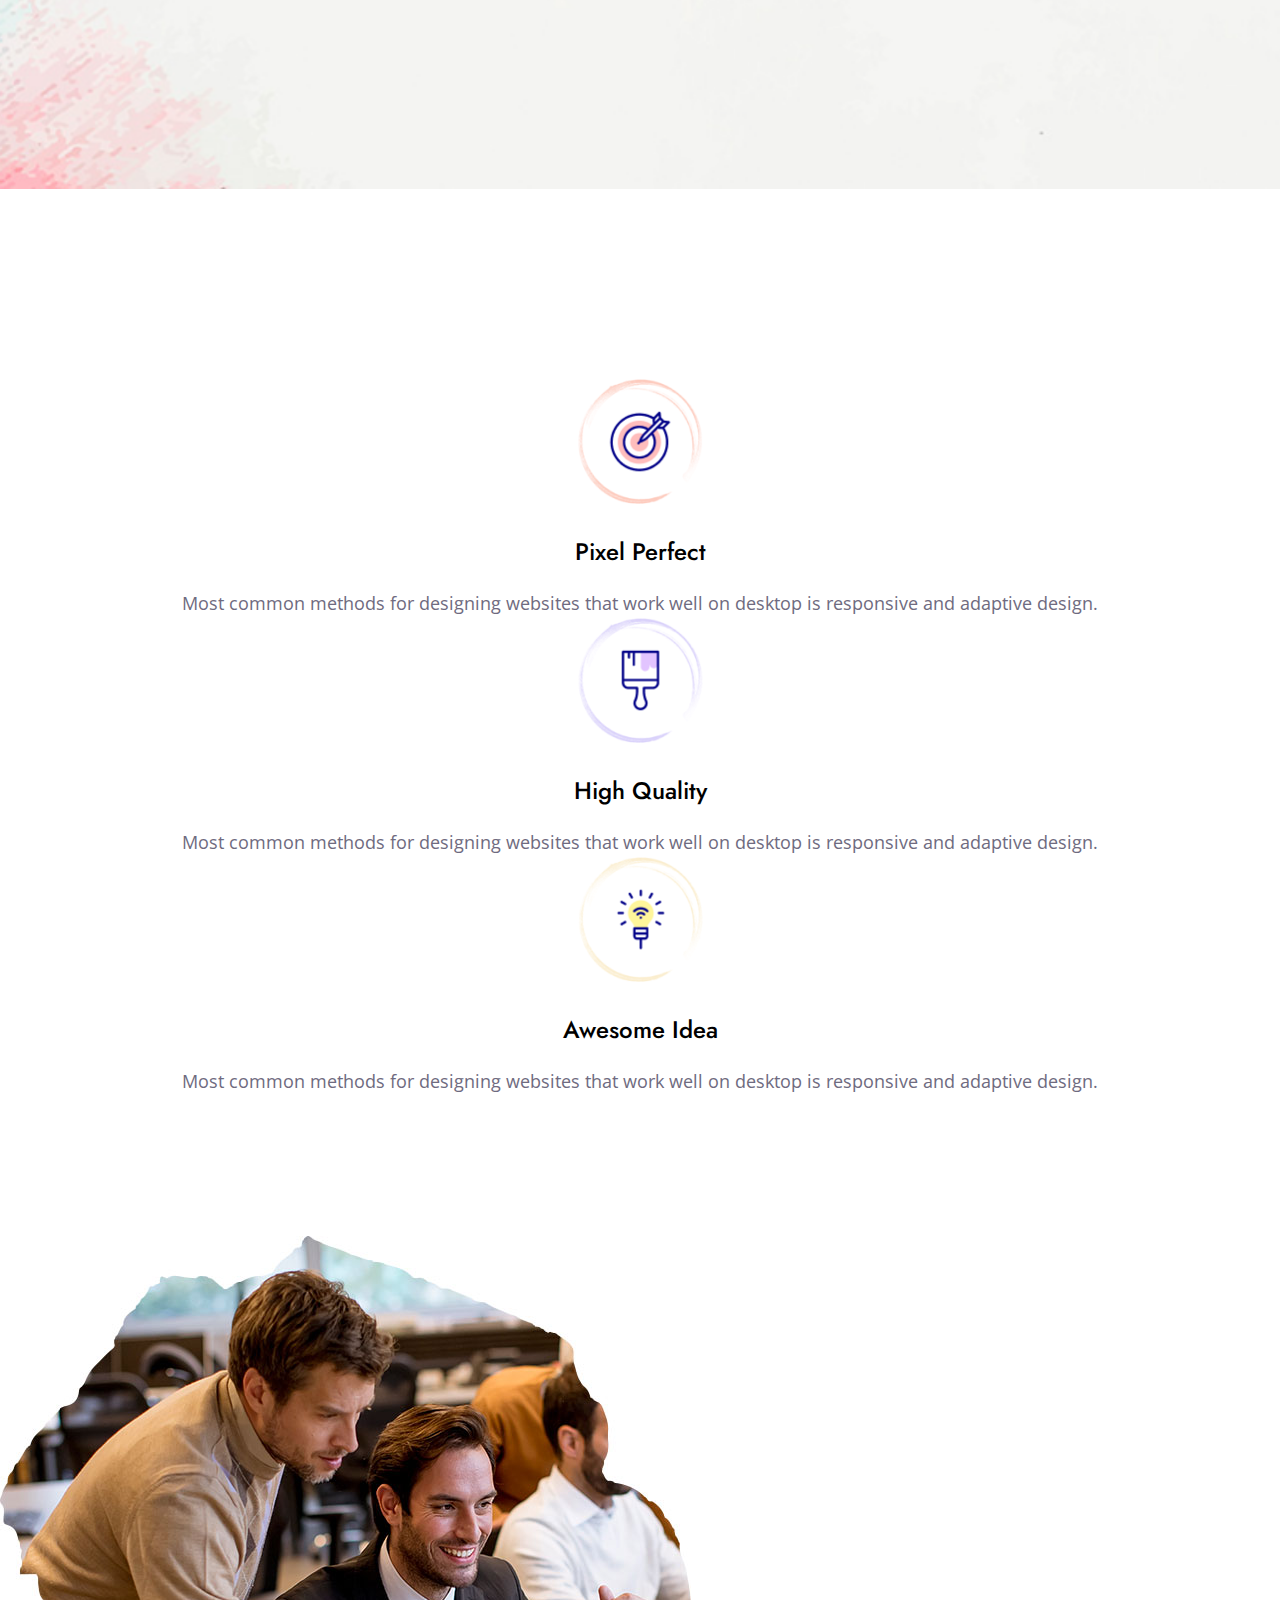
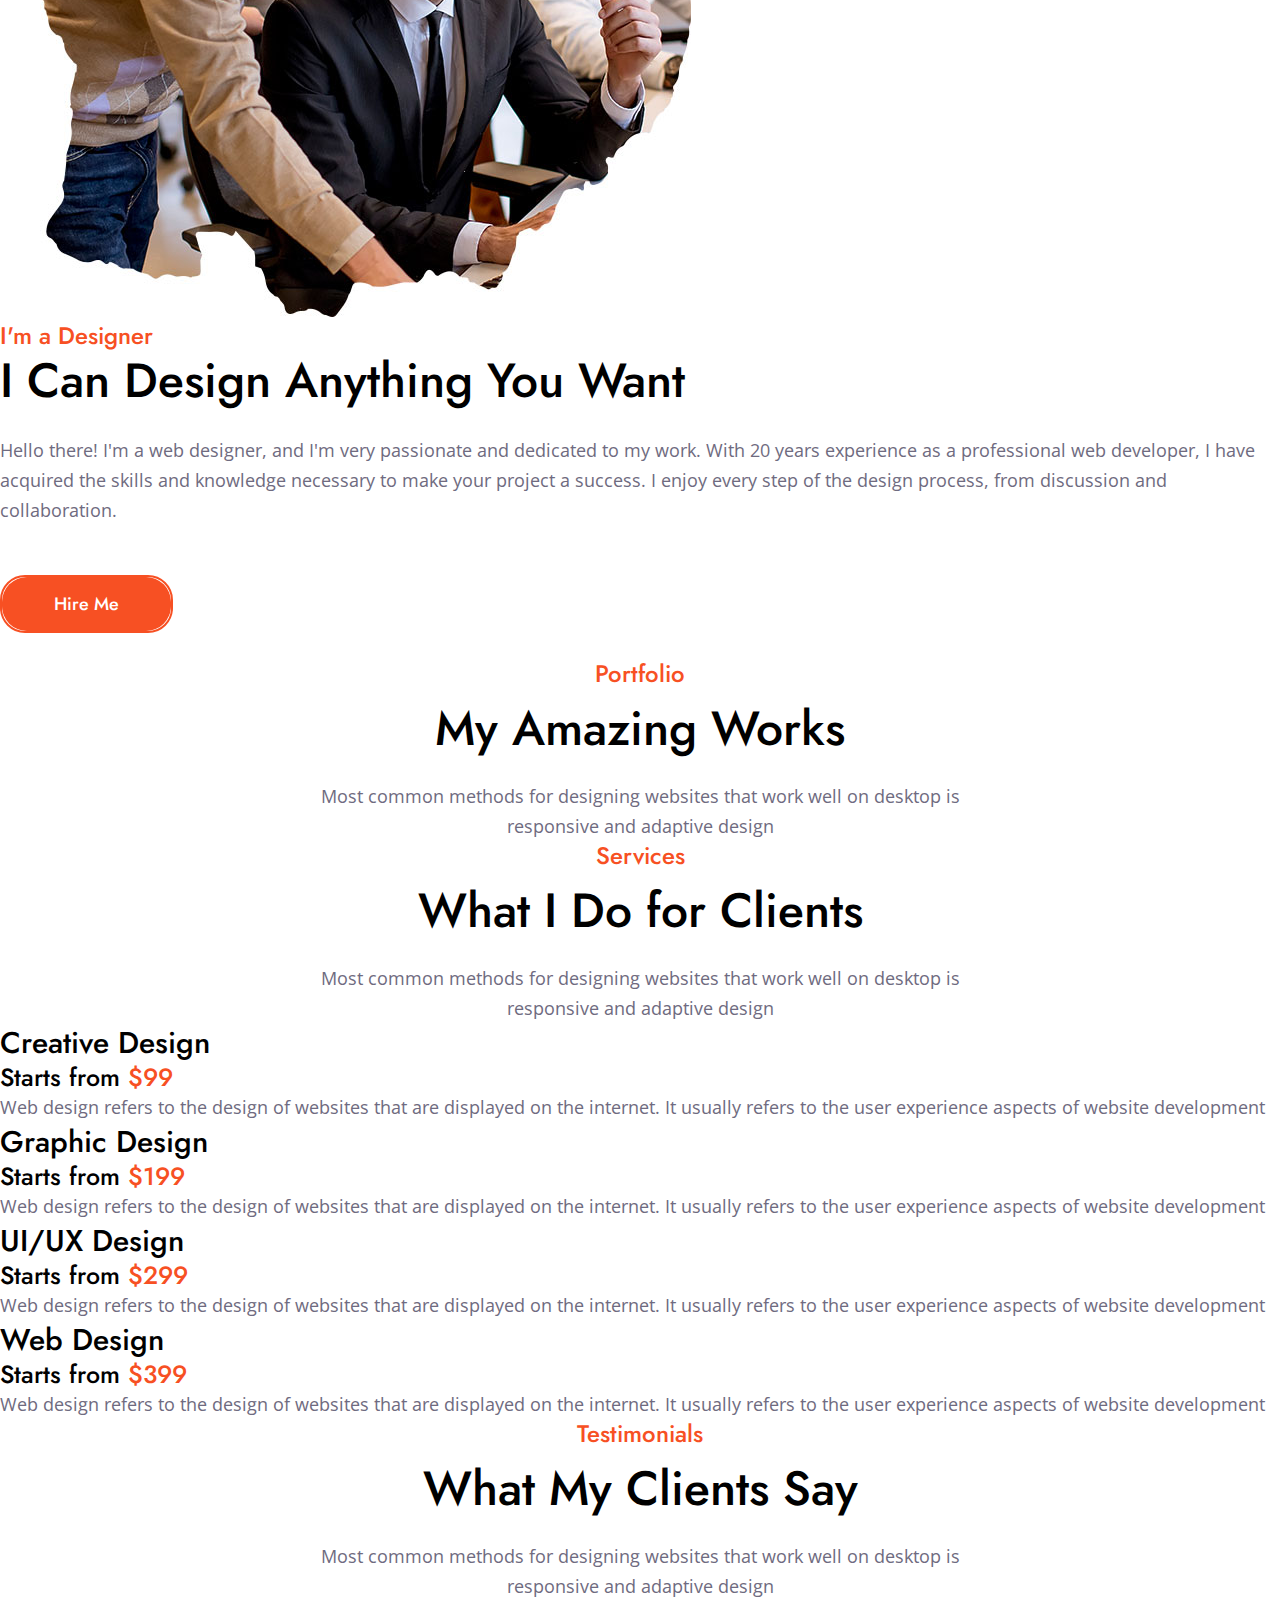
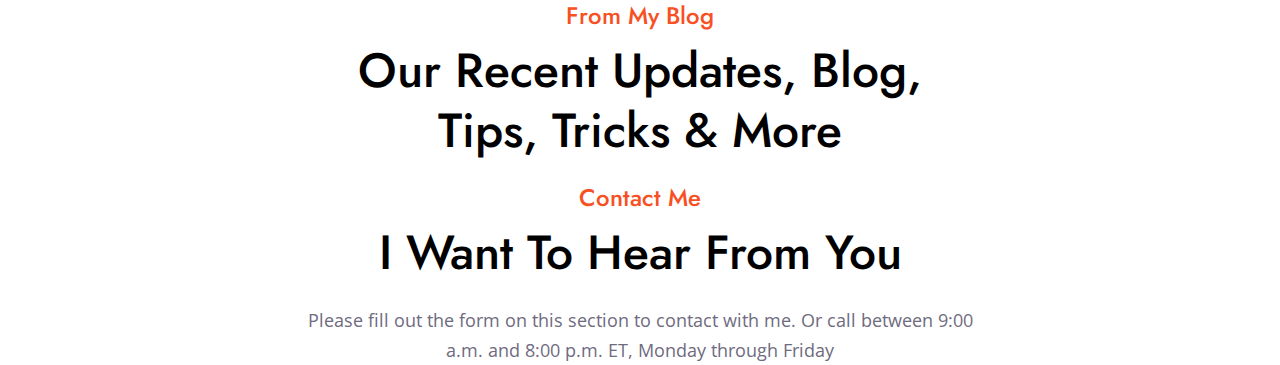
==== commit 97a00fce: "03" ====
--- a/dizme.html
+++ b/dizme.html
@@ -88,7 +88,7 @@
                             <div class="banner_btn">
                                 <a href="#">About Me</a>
                             </div>
-                            <div id="links">
+                            <div class="links">
                                 <a href="#"><i class="fab fa-facebook-f"></i></a>
                                 <a href="#"><i class="fab fa-twitter"></i></a>
                                 <a href="#"><i class="fab fa-linkedin-in"></i></a>
--- a/css/dizme.css
+++ b/css/dizme.css
@@ -44,17 +44,20 @@
 li {
     list-style: none;
 }
-.all_common_part{
+
+.all_common_part {
     text-align: center;
 }
-.all_common_part h3{
+
+.all_common_part h3 {
     color: var(--red_color);
     font-size: 24px;
     line-height: 30px;
     font-weight: 500;
     font-family: var(--jost_font);
 }
-.all_common_part h2{
+
+.all_common_part h2 {
     color: var(--allh_black_color);
     font-size: 48px;
     line-height: 60px;
@@ -62,42 +65,59 @@
     font-family: var(--jost_font);
     margin: 10px 0 22px 0;
 }
-.all_common_part p{
+
+.all_common_part p {
     color: var(--allp_black_color);
     font-size: 18px;
     line-height: 30px;
     font-weight: 400;
     font-family: var(--open_sens_font);
 }
-.all_common_part p span{
+
+.all_common_part p span {
     display: block;
 }
-#aredt{
+
+#aredt {
     color: var(--red_color);
 }
+
 /* Common CSS part end */
 
 /* Nav bar part start */
-.main_manu{
+.main_manu {
     padding: 20px !important;
     position: absolute;
     top: 0;
     left: 0;
     width: 100%;
 }
-.main_manu ul{
+
+.main_manu ul {
     gap: 22px;
 }
-.main_manu ul li a{
-    color: var(--allh_black_color);
-    font-size: 18px;
-    font-weight: 500;
-    font-family: var(--jost_font);
-}
-.manu_logo{
+
+.main_manu ul li a {
+    color: var(--allh_black_color);
+    font-size: 18px;
+    font-weight: 500;
+    font-family: var(--jost_font);
+    transition: all linear .3s;
+    -webkit-transition: all linear .3s;
+    -moz-transition: all linear .3s;
+    -ms-transition: all linear .3s;
+    -o-transition: all linear .3s;
+}
+
+.main_manu ul li a:hover {
+    color: var(--red_color) !important;
+}
+
+.manu_logo {
     width: 110px;
 }
-.manu_btn a{
+
+.manu_btn a {
     color: var(--allh_black_color);
     font-size: 18px;
     font-weight: 500;
@@ -112,8 +132,10 @@
     position: relative;
     margin-left: 30px;
     z-index: 2;
-}
-.manu_btn a::after{
+    overflow: hidden;
+}
+
+.manu_btn a::after {
     content: "";
     width: 100%;
     height: 0%;
@@ -133,34 +155,41 @@
     -o-transition: all linear .2s;
     z-index: -1;
 }
-.manu_btn a:hover:after{
+
+.manu_btn a:hover:after {
     height: 100%;
     z-index: -2;
 }
-.manu_btn a:hover{
+
+.manu_btn a:hover {
     color: var(--white_color);
 }
+
 /* Nav bar part end */
 /* Banner part start */
-#banner{
+#banner {
     padding: 324px 0;
 }
-.banner_info{}
-.banner_info h2{
+
+.banner_info {}
+
+.banner_info h2 {
     color: var(--red_color);
     font-size: 45px;
     line-height: 58px;
     font-weight: 500;
     font-family: var(--jost_font);
 }
-.banner_info h1{
+
+.banner_info h1 {
     color: var(--allh_black_color);
     font-size: 85px;
     line-height: 110px;
     font-weight: 500;
     font-family: var(--jost_font);
 }
-.banner_info h3{
+
+.banner_info h3 {
     color: var(--allh_black_color);
     font-size: 25px;
     line-height: 40px;
@@ -168,27 +197,32 @@
     font-family: var(--jost_font);
     margin: 12px 0 36px 0;
 }
-.banner_info h3 span{
+
+.banner_info h3 span {
     color: var(--green_color);
 }
-.banner_info h3 span#spn1{
+
+.banner_info h3 span#spn1 {
     color: var(--purple_color);
 }
-.banner_info p{
+
+.banner_info p {
     color: var(--allp_black_color);
     font-size: 23px;
     line-height: 34px;
     font-weight: 400;
     font-family: var(--open_sens_font);
 }
-.banner_btn_links{
+
+.banner_btn_links {
     display: flex;
     gap: 30px;
     align-items: center;
     margin-top: 43px;
 }
-.banner_info .banner_btn_links .banner_btn a{
-    color: var(--allh_black_color);
+
+.banner_info .banner_btn_links .banner_btn a {
+    color: var(--white_color);
     font-size: 18px;
     font-weight: 500;
     font-family: var(--jost_font);
@@ -200,13 +234,14 @@
     -ms-border-radius: 25px;
     -o-border-radius: 25px;
     position: relative;
-    margin-left: 30px;
+    overflow: hidden;
     z-index: 2;
 }
-.banner_info .banner_btn_links .banner_btn a::after{
+
+.banner_info .banner_btn_links .banner_btn a::after {
     content: "";
     width: 100%;
-    height: 0%;
+    height: 100%;
     background: var(--red_color);
     border-radius: 25px;
     -webkit-border-radius: 25px;
@@ -223,22 +258,26 @@
     -o-transition: all linear .2s;
     z-index: -1;
 }
-.banner_info .banner_btn_links .banner_btn a:hover:after{
-    height: 100%;
-    z-index: -2;
-}
-.banner_info .banner_btn_links .banner_btn a:hover{
-    color: var(--white_color);
-}
-.banner_info .banner_btn_links .links a{
-    color: var(--allh_black_color);
-    gap: 16px;
-}
-.banner_img{
+
+.banner_info .banner_btn_links .banner_btn a:hover:after {
+    height: 0%;
+}
+
+.banner_info .banner_btn_links .banner_btn a:hover {
+    color: var(--allh_black_color);
+}
+
+.banner_info .banner_btn_links .links a {
+    color: var(--allh_black_color);
+    margin-right: 16px;
+}
+
+.banner_img {
     width: 320px;
     position: relative;
 }
-.banner_icon_1{
+
+.banner_icon_1 {
     width: 50px;
     position: absolute;
     top: 0;
@@ -246,7 +285,8 @@
     animation: anim_1 2s infinite alternate;
     -webkit-animation: anim_1 2s infinite alternate;
 }
-.banner_icon_2{
+
+.banner_icon_2 {
     width: 50px;
     position: absolute;
     top: 20%;
@@ -254,7 +294,8 @@
     animation: anim_1 2s infinite alternate;
     -webkit-animation: anim_1 2s infinite alternate;
 }
-.banner_icon_3{
+
+.banner_icon_3 {
     width: 50px;
     position: absolute;
     left: 10%;
@@ -262,22 +303,25 @@
     animation: anim_1 2s infinite alternate;
     -webkit-animation: anim_1 2s infinite alternate;
 }
+
 @keyframes anim_1 {
-    from{
+    from {
         transform: translateY(0);
         -webkit-transform: translateY(0);
         -moz-transform: translateY(0);
         -ms-transform: translateY(0);
         -o-transform: translateY(0);
-        }
-    to{
+    }
+
+    to {
         transform: translateY(30%);
         -webkit-transform: translateY(30%);
         -moz-transform: translateY(30%);
         -ms-transform: translateY(30%);
         -o-transform: translateY(30%);
-}
-}
+    }
+}
+
 /* @keyframes anim_2 {
     from{
         transform: translateY(10%);
@@ -312,17 +356,22 @@
 } */
 /* Banner part end */
 /* pha = pixel, high and awesome part start */
-#pha{
+#pha {
     padding: 190px 0 70px;
     text-align: center;
 }
-.pha_items{}
-.pha_items .pha_img{}
-.pha_items .pha_img img{
+
+.pha_items {}
+
+.pha_items .pha_img {}
+
+.pha_items .pha_img img {
     width: 125px;
 }
-.pha_items .pha_text{}
-.pha_items .pha_text h4{
+
+.pha_items .pha_text {}
+
+.pha_items .pha_text h4 {
     color: var(--allh_black_color);
     font-size: 24px;
     line-height: 31px;
@@ -330,34 +379,40 @@
     font-family: var(--jost_font);
     margin: 28px 0 21px 0;
 }
-.pha_items .pha_text p{
+
+.pha_items .pha_text p {
     color: var(--allp_black_color);
     font-size: 18px;
     line-height: 30px;
     font-weight: 400;
     font-family: var(--open_sens_font);
 }
+
 /* pha = pixel, high and awesome part end */
 /* Designer part start */
-#designer{
+#designer {
     padding: 70px 0 22px;
 }
-.designer_info{}
-.designer_info h3{
+
+.designer_info {}
+
+.designer_info h3 {
     color: var(--red_color);
     font-size: 24px;
     line-height: 30px;
     font-weight: 500;
     font-family: var(--jost_font);
 }
-.designer_info h2{
+
+.designer_info h2 {
     color: var(--allh_black_color);
     font-size: 48px;
     line-height: 60px;
     font-weight: 500;
     font-family: var(--jost_font);
 }
-.designer_info p{
+
+.designer_info p {
     color: var(--allp_black_color);
     font-size: 18px;
     line-height: 30px;
@@ -365,7 +420,8 @@
     font-family: var(--open_sens_font);
     margin: 24px 0 50px 0;
 }
-.designer_info .designer_btn a{
+
+.designer_info .designer_btn a {
     color: var(--white_color);
     font-size: 18px;
     font-weight: 500;
@@ -373,47 +429,91 @@
     padding: 14px 52px;
     border: 2px solid var(--red_color);
     border-radius: 25px;
+    -webkit-border-radius: 25px;
+    -moz-border-radius: 25px;
+    -ms-border-radius: 25px;
+    -o-border-radius: 25px;
+    position: relative;
+    overflow: hidden;
+    z-index: 2;
+}
+
+.designer_info .designer_btn a::after {
+    content: "";
+    width: 100%;
+    height: 100%;
     background: var(--red_color);
-}
+    border-radius: 25px;
+    -webkit-border-radius: 25px;
+    -moz-border-radius: 25px;
+    -ms-border-radius: 25px;
+    -o-border-radius: 25px;
+    position: absolute;
+    left: 0;
+    bottom: 0;
+    transition: all linear .2s;
+    -webkit-transition: all linear .2s;
+    -moz-transition: all linear .2s;
+    -ms-transition: all linear .2s;
+    -o-transition: all linear .2s;
+    z-index: -1;
+}
+
+.designer_info .designer_btn a:hover:after {
+    height: 0%;
+}
+
+.designer_info .designer_btn a:hover {
+    color: var(--allh_black_color);
+}
+
 /* Designer part end */
 /* Portfolio or filter part start */
-#portfolio{}
-.filter_plugin img{
+#portfolio {}
+
+.filter_plugin img {
     width: 423px;
 }
+
 /* Portfolio or filter part end */
 /* Service part start */
-#service{
+#service {
     /* margin: 178px 0 86px 0; */
 }
-.service_items{
+
+.service_items {
     /* width: 645px; */
     /* padding-top: 86px; */
 }
-.service_items h4{
+
+.service_items h4 {
     color: var(--allh_black_color);
     font-size: 30px;
     line-height: 39px;
     font-weight: 500;
     font-family: var(--jost_font);
 }
-.service_items h5{
+
+.service_items h5 {
     color: var(--allh_black_color);
     font-size: 25px;
     line-height: 30px;
     font-weight: 500;
     font-family: var(--jost_font);
 }
-.service_items h5 span{
+
+.service_items h5 span {
     color: var(--red_color);
 }
-.service_items p{
+
+.service_items p {
     color: var(--allp_black_color);
     font-size: 18px;
     line-height: 30px;
     font-weight: 400;
     font-family: var(--open_sens_font);
 }
+
 /* Service part end */
 /* Testimonial part start */
 
@@ -421,9 +521,10 @@
 
 
 /* Blog part start */
-.all_common_part h2 span{
+.all_common_part h2 span {
     display: block;
 }
+
 /* Blog part end */
 
 /* Testimonial part start */
